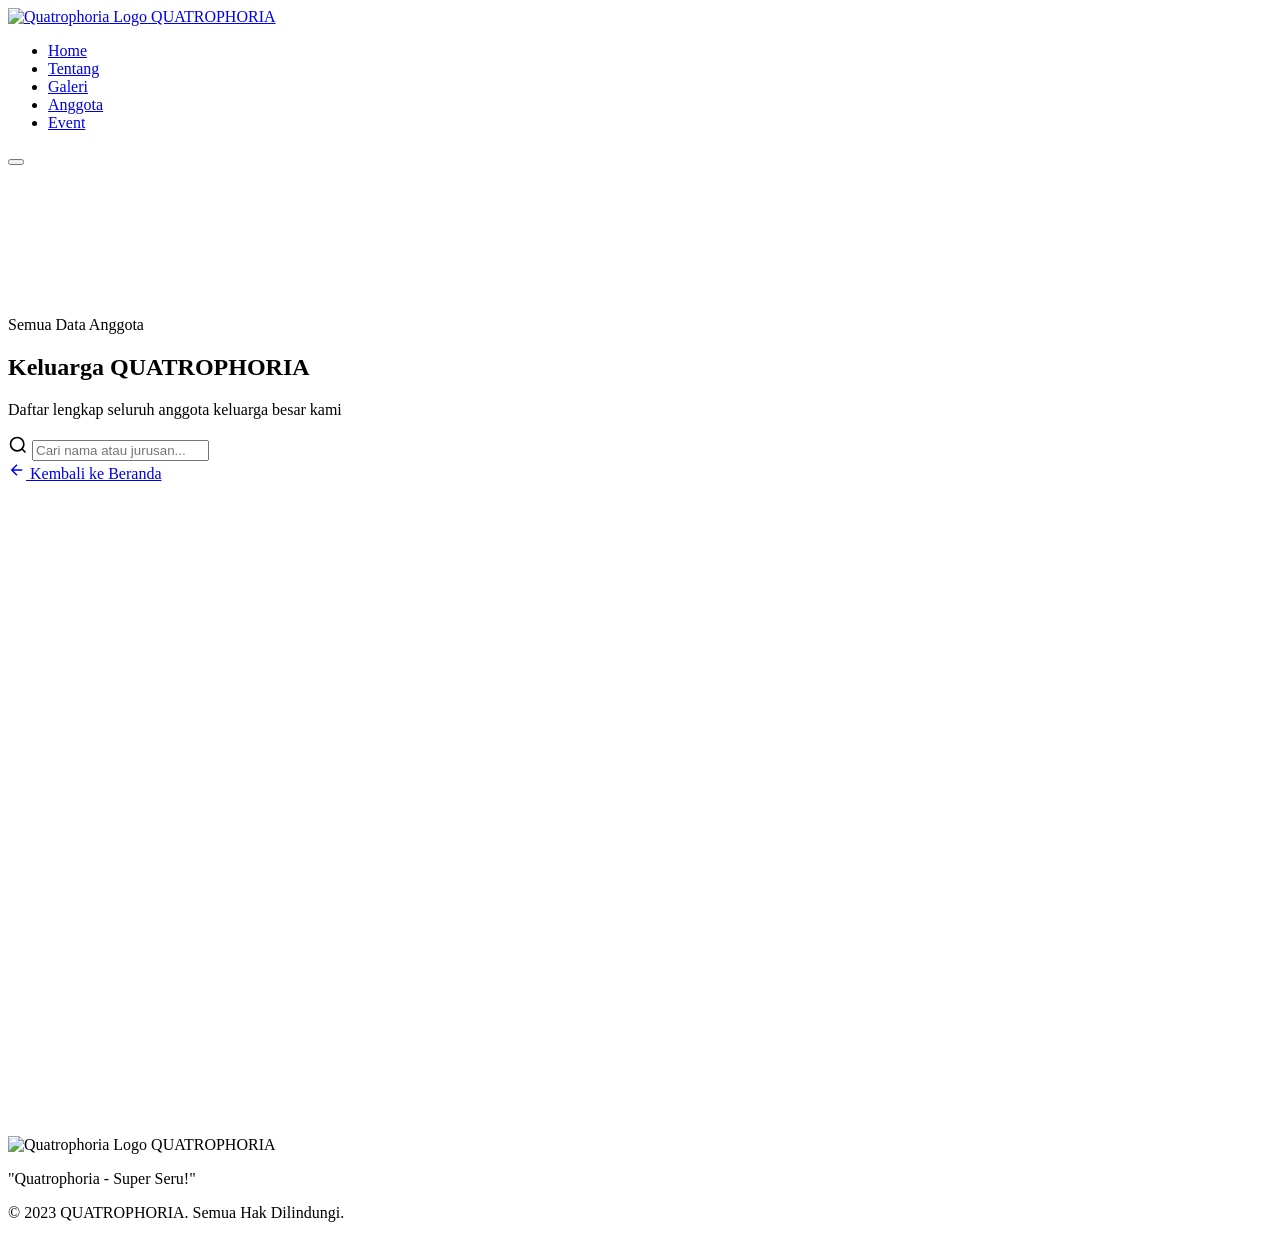
==== anggota.html @ bb6eb38e "Add files via upload" ====
<!DOCTYPE html>
<html lang="id">

<head>
    <meta charset="UTF-8">
    <meta name="viewport" content="width=device-width, initial-scale=1.0">
    <title>QUATROPHORIA — Angkatan 2023</title>
    <meta name="description" content="Website resmi Angkatan QUATROPHORIA 2023. Quatrophoria - Super Seru!">
    <link rel="preconnect" href="https://fonts.googleapis.com">
    <link rel="preconnect" href="https://fonts.gstatic.com" crossorigin>
    <link
        href="https://fonts.googleapis.com/css2?family=Poppins:wght@300;400;500;600;700;800;900&family=Playfair+Display:ital,wght@0,700;1,700&display=swap"
        rel="stylesheet">
    <link rel="stylesheet" href="./css/style.css?=v2">
</head>

<body>

    <!-- ===== NAVBAR ===== -->
    <nav class="navbar" id="navbar">
        <div class="nav-container">
            <a href="#home" class="nav-logo">
                <img src="https://drive.google.com/thumbnail?id=1sFWus6RyGcG6wTHuTiCwCtSND3wlVfTt&sz=w200"
                    alt="Quatrophoria Logo" class="logo-icon">
                <span class="logo-text">QUATROPHORIA</span>
            </a>
            <ul class="nav-menu" id="navMenu">
                <li><a href="#home" class="nav-link active">Home</a></li>
                <li><a href="#tentang" class="nav-link">Tentang</a></li>
                <li><a href="#galeri" class="nav-link">Galeri</a></li>
                <li><a href="#anggota" class="nav-link">Anggota</a></li>
                <li><a href="#event" class="nav-link">Event</a></li>
            </ul>
            <button class="nav-toggle" id="navToggle" aria-label="Toggle navigation">
                <span class="hamburger-line"></span>
                <span class="hamburger-line"></span>
                <span class="hamburger-line"></span>
            </button>
        </div>
    </nav>

    <!-- ===== DATA ANGGOTA ===== -->
    <section id="anggota" class="section anggota" style="padding-top: 150px; min-height: calc(100vh - 80px);">
        <div class="container">
            <div class="section-header animate-on-scroll">
                <span class="section-tag">Semua Data Anggota</span>
                <h2 class="section-title">Keluarga <span class="text-accent">QUATROPHORIA</span></h2>
                <p class="section-subtitle">Daftar lengkap seluruh anggota keluarga besar kami</p>
            </div>

            <div class="search-box animate-on-scroll">
                <svg width="20" height="20" viewBox="0 0 24 24" fill="none" stroke="currentColor" stroke-width="2">
                    <circle cx="11" cy="11" r="8" />
                    <path d="m21 21-4.3-4.3" />
                </svg>
                <input type="text" id="searchInput" placeholder="Cari nama atau jurusan..." autocomplete="off">
            </div>

            <div class="anggota-actions animate-on-scroll mb-show-all">
                <a href="index.html#anggota" class="btn btn-outline btn-sm">
                    <svg width="18" height="18" viewBox="0 0 24 24" fill="none" stroke="currentColor" stroke-width="2">
                        <path d="M19 12H5m7 7l-7-7 7-7" />
                    </svg>
                    <span>Kembali ke Beranda</span>
                </a>
            </div>

            <div class="anggota-grid all-members-grid" id="anggotaGrid">
                <!-- Cards will be generated by JavaScript -->
            </div>

            <p class="no-results" id="noResults" style="display:none;">Tidak ada anggota yang ditemukan.</p>
        </div>
    </section>

    <!-- ===== FOOTER ===== -->
    <footer class="footer">
        <div class="container">
            <div class="footer-content">
                <div class="footer-brand">
                    <img src="https://drive.google.com/thumbnail?id=1sFWus6RyGcG6wTHuTiCwCtSND3wlVfTt&sz=w200"
                        alt="Quatrophoria Logo" class="footer-logo">
                    <span class="footer-name">QUATROPHORIA</span>
                </div>
                <p class="footer-motto">"Quatrophoria - Super Seru!"</p>
                <div class="footer-divider"></div>
                <p class="footer-copy">&copy; 2023 QUATROPHORIA. Semua Hak Dilindungi.</p>
            </div>
        </div>
    </footer>

    <script src="./js/script.js?=v2"></script>
</body>

</html>
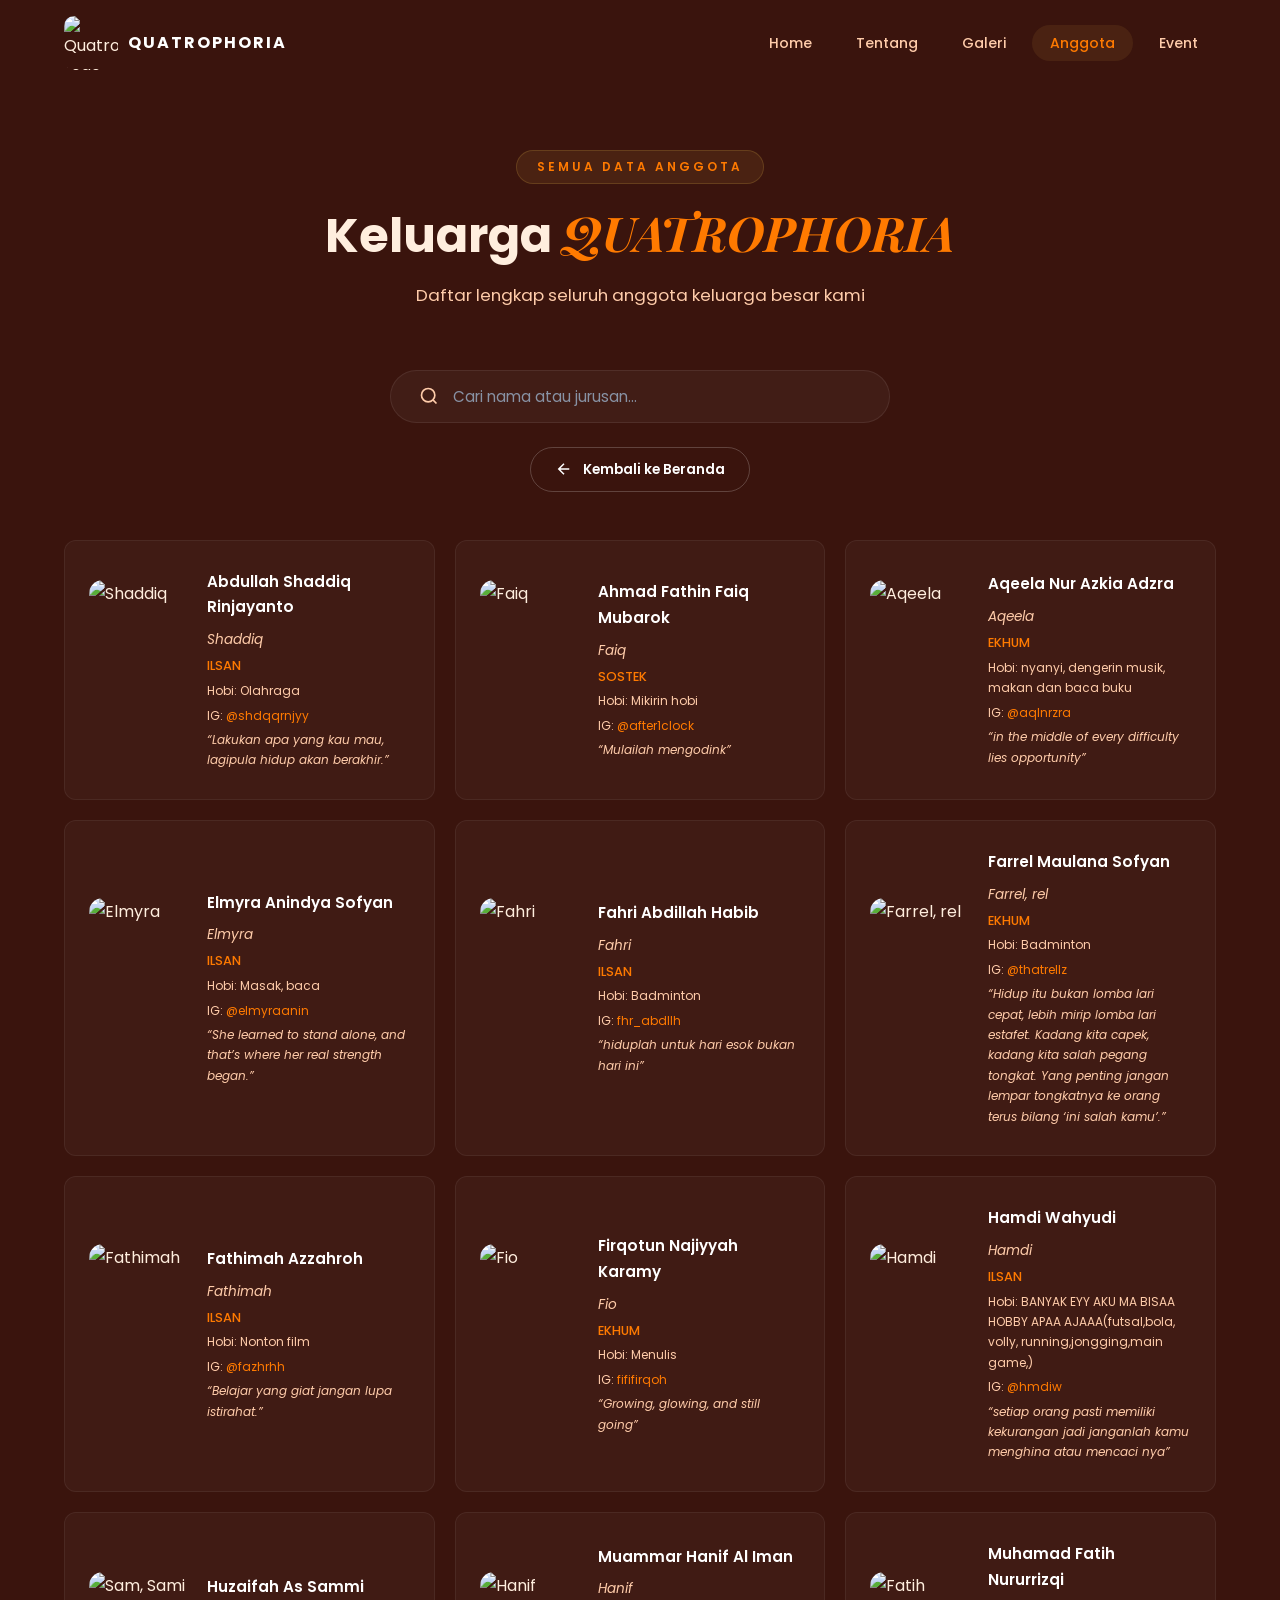
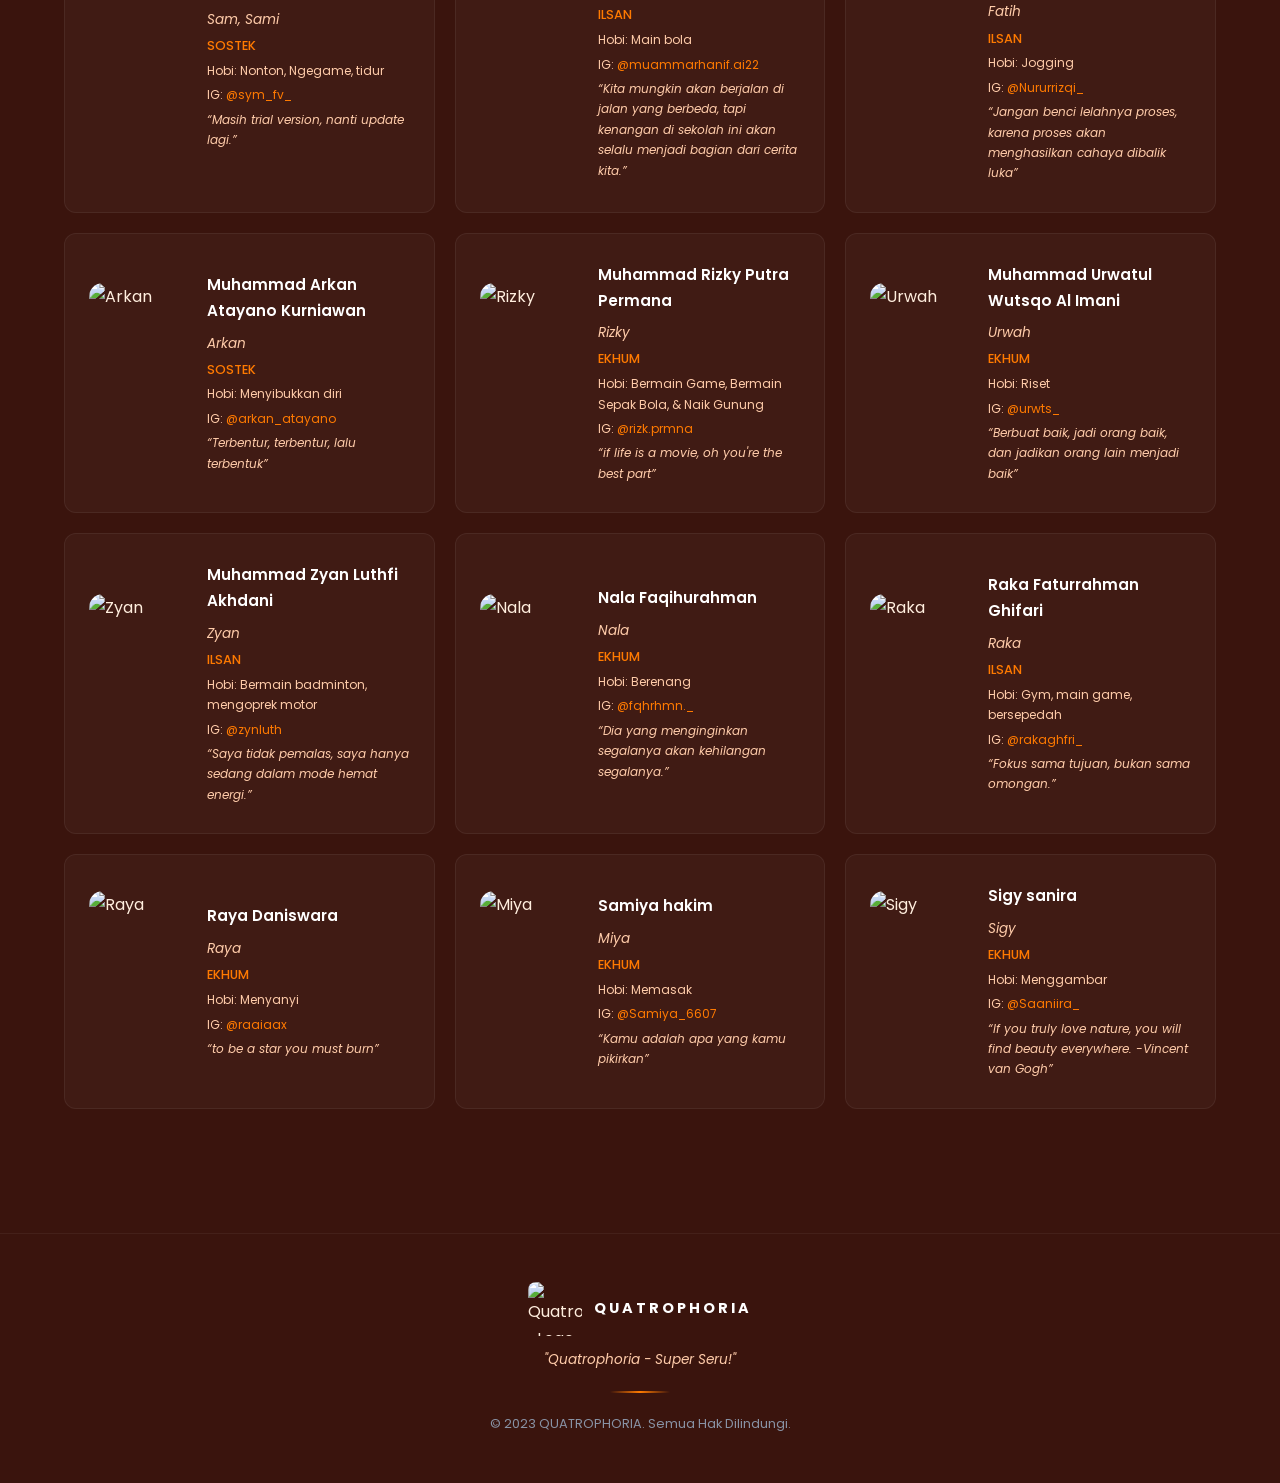
==== commit 2d2aa94c: "update" ====
--- a/anggota.html
+++ b/anggota.html
@@ -1,95 +1,97 @@
-<!DOCTYPE html>
-<html lang="id">
-
-<head>
-    <meta charset="UTF-8">
-    <meta name="viewport" content="width=device-width, initial-scale=1.0">
-    <title>QUATROPHORIA — Angkatan 2023</title>
-    <meta name="description" content="Website resmi Angkatan QUATROPHORIA 2023. Quatrophoria - Super Seru!">
-    <link rel="preconnect" href="https://fonts.googleapis.com">
-    <link rel="preconnect" href="https://fonts.gstatic.com" crossorigin>
-    <link
-        href="https://fonts.googleapis.com/css2?family=Poppins:wght@300;400;500;600;700;800;900&family=Playfair+Display:ital,wght@0,700;1,700&display=swap"
-        rel="stylesheet">
-    <link rel="stylesheet" href="./css/style.css?=v2">
-</head>
-
-<body>
-
-    <!-- ===== NAVBAR ===== -->
-    <nav class="navbar" id="navbar">
-        <div class="nav-container">
-            <a href="#home" class="nav-logo">
-                <img src="https://drive.google.com/thumbnail?id=1sFWus6RyGcG6wTHuTiCwCtSND3wlVfTt&sz=w200"
-                    alt="Quatrophoria Logo" class="logo-icon">
-                <span class="logo-text">QUATROPHORIA</span>
-            </a>
-            <ul class="nav-menu" id="navMenu">
-                <li><a href="#home" class="nav-link active">Home</a></li>
-                <li><a href="#tentang" class="nav-link">Tentang</a></li>
-                <li><a href="#galeri" class="nav-link">Galeri</a></li>
-                <li><a href="#anggota" class="nav-link">Anggota</a></li>
-                <li><a href="#event" class="nav-link">Event</a></li>
-            </ul>
-            <button class="nav-toggle" id="navToggle" aria-label="Toggle navigation">
-                <span class="hamburger-line"></span>
-                <span class="hamburger-line"></span>
-                <span class="hamburger-line"></span>
-            </button>
-        </div>
-    </nav>
-
-    <!-- ===== DATA ANGGOTA ===== -->
-    <section id="anggota" class="section anggota" style="padding-top: 150px; min-height: calc(100vh - 80px);">
-        <div class="container">
-            <div class="section-header animate-on-scroll">
-                <span class="section-tag">Semua Data Anggota</span>
-                <h2 class="section-title">Keluarga <span class="text-accent">QUATROPHORIA</span></h2>
-                <p class="section-subtitle">Daftar lengkap seluruh anggota keluarga besar kami</p>
-            </div>
-
-            <div class="search-box animate-on-scroll">
-                <svg width="20" height="20" viewBox="0 0 24 24" fill="none" stroke="currentColor" stroke-width="2">
-                    <circle cx="11" cy="11" r="8" />
-                    <path d="m21 21-4.3-4.3" />
-                </svg>
-                <input type="text" id="searchInput" placeholder="Cari nama atau jurusan..." autocomplete="off">
-            </div>
-
-            <div class="anggota-actions animate-on-scroll mb-show-all">
-                <a href="index.html#anggota" class="btn btn-outline btn-sm">
-                    <svg width="18" height="18" viewBox="0 0 24 24" fill="none" stroke="currentColor" stroke-width="2">
-                        <path d="M19 12H5m7 7l-7-7 7-7" />
-                    </svg>
-                    <span>Kembali ke Beranda</span>
-                </a>
-            </div>
-
-            <div class="anggota-grid all-members-grid" id="anggotaGrid">
-                <!-- Cards will be generated by JavaScript -->
-            </div>
-
-            <p class="no-results" id="noResults" style="display:none;">Tidak ada anggota yang ditemukan.</p>
-        </div>
-    </section>
-
-    <!-- ===== FOOTER ===== -->
-    <footer class="footer">
-        <div class="container">
-            <div class="footer-content">
-                <div class="footer-brand">
-                    <img src="https://drive.google.com/thumbnail?id=1sFWus6RyGcG6wTHuTiCwCtSND3wlVfTt&sz=w200"
-                        alt="Quatrophoria Logo" class="footer-logo">
-                    <span class="footer-name">QUATROPHORIA</span>
-                </div>
-                <p class="footer-motto">"Quatrophoria - Super Seru!"</p>
-                <div class="footer-divider"></div>
-                <p class="footer-copy">&copy; 2023 QUATROPHORIA. Semua Hak Dilindungi.</p>
-            </div>
-        </div>
-    </footer>
-
-    <script src="./js/script.js?=v2"></script>
-</body>
-
+<!DOCTYPE html>
+<html lang="id">
+
+<head>
+    <meta charset="UTF-8">
+    <meta name="viewport" content="width=device-width, initial-scale=1.0">
+    <title>QUATROPHORIA — Angkatan 2023</title>
+    <meta name="description" content="Website resmi Angkatan QUATROPHORIA 2023. Quatrophoria - Super Seru!">
+    <link rel="preconnect" href="https://fonts.googleapis.com">
+    <link rel="preconnect" href="https://fonts.gstatic.com" crossorigin>
+    <link
+        href="https://fonts.googleapis.com/css2?family=Poppins:wght@300;400;500;600;700;800;900&family=Playfair+Display:ital,wght@0,700;1,700&display=swap"
+        rel="stylesheet">
+    <link rel="stylesheet" href="./css/style.css?=v2">
+</head>
+
+<body>
+
+    <!-- ===== NAVBAR ===== -->
+    <nav class="navbar" id="navbar">
+        <div class="nav-container">
+            <a href="#home" class="nav-logo">
+                <img src="https://drive.google.com/thumbnail?id=1sFWus6RyGcG6wTHuTiCwCtSND3wlVfTt&sz=w200"
+                    alt="Quatrophoria Logo" class="logo-icon">
+                <span class="logo-text">QUATROPHORIA</span>
+            </a>
+            <ul class="nav-menu" id="navMenu">
+                <li><a href="#home" class="nav-link active">Home</a></li>
+                <li><a href="#tentang" class="nav-link">Tentang</a></li>
+                <li><a href="#galeri" class="nav-link">Galeri</a></li>
+                <li><a href="#anggota" class="nav-link">Anggota</a></li>
+                <li><a href="#event" class="nav-link">Event</a></li>
+            </ul>
+            <button class="nav-toggle" id="navToggle" aria-label="Toggle navigation">
+                <span class="hamburger-line"></span>
+                <span class="hamburger-line"></span>
+                <span class="hamburger-line"></span>
+            </button>
+        </div>
+    </nav>
+
+    <!-- ===== DATA ANGGOTA ===== -->
+    <section id="anggota" class="section anggota" style="padding-top: 150px; min-height: calc(100vh - 80px);">
+        <div class="container">
+            <div class="section-header animate-on-scroll">
+                <span class="section-tag">Semua Data Anggota</span>
+                <h2 class="section-title">Keluarga <span class="text-accent">QUATROPHORIA</span></h2>
+                <p class="section-subtitle">Daftar lengkap seluruh anggota keluarga besar kami</p>
+            </div>
+
+            <div class="search-box animate-on-scroll">
+                <svg width="20" height="20" viewBox="0 0 24 24" fill="none" stroke="currentColor" stroke-width="2">
+                    <circle cx="11" cy="11" r="8" />
+                    <path d="m21 21-4.3-4.3" />
+                </svg>
+                <input type="text" id="searchInput" placeholder="Cari nama atau jurusan..." autocomplete="off">
+            </div>
+
+            <div class="anggota-actions animate-on-scroll mb-show-all">
+                <a href="index.html#anggota" class="btn btn-outline btn-sm">
+                    <svg width="18" height="18" viewBox="0 0 24 24" fill="none" stroke="currentColor" stroke-width="2">
+                        <path d="M19 12H5m7 7l-7-7 7-7" />
+                    </svg>
+                    <span>Kembali ke Beranda</span>
+                </a>
+            </div>
+
+            <div class="anggota-grid all-members-grid" id="anggotaGrid">
+                <!-- Cards will be generated by JavaScript -->
+            </div>
+
+            <p class="no-results" id="noResults" style="display:none;">Tidak ada anggota yang ditemukan.</p>
+        </div>
+    </section>
+
+    <!-- ===== FOOTER ===== -->
+    <footer class="footer">
+        <div class="container">
+            <div class="footer-content">
+                <div class="footer-brand">
+                    <img src="https://drive.google.com/thumbnail?id=1sFWus6RyGcG6wTHuTiCwCtSND3wlVfTt&sz=w200"
+                        alt="Quatrophoria Logo" class="footer-logo">
+                    <span class="footer-name">QUATROPHORIA</span>
+                </div>
+                <p class="footer-motto">"Quatrophoria - Super Seru!"</p>
+                <div class="footer-divider"></div>
+                <p class="footer-copy">&copy; 2023 QUATROPHORIA. Semua Hak Dilindungi.</p>
+            </div>
+        </div>
+    </footer>
+
+    <!-- PapaParse untuk membaca CSV dari Google Sheets -->
+    <script src="https://cdnjs.cloudflare.com/ajax/libs/PapaParse/5.4.1/papaparse.min.js"></script>
+    <script src="./js/script.js?=v2"></script>
+</body>
+
 </html>
--- a/css/style.css
+++ b/css/style.css
@@ -0,0 +1,1267 @@
+/* =============================================
+   QUATROPHORIA — Angkatan 2024
+   Modern School Batch Website Stylesheet
+   Theme: Navy Blue & Gold
+   ============================================= */
+
+/* ===== CSS VARIABLES ===== */
+:root {
+    /* Primary Colors - Q4 Explosion Theme */
+    --navy: #2b0f0a;           /* Dark burnt red background */
+    --navy-light: #3a140d;
+    --navy-mid: #4a1b12;
+    --gold: #ff7a00;           /* Main orange */
+    --gold-light: #ffb347;     /* Light orange/yellow */
+    --gold-glow: rgba(255, 122, 0, 0.35);
+
+    /* Neutral */
+    --white: #ffffff;
+    --gray-50: #f8f9fc;
+    --gray-100: #eef1f6;
+    --gray-200: #d8dde8;
+    --gray-300: #b0b8c9;
+    --gray-400: #8892a4;
+    --gray-500: #64707f;
+    --gray-600: #4a5568;
+    --text-primary: #ffeede;   /* Warm light text */
+    --text-secondary: #ffccaa;
+    --text-dark: #1a202c;
+    --text-dark-secondary: #4a5568;
+
+    /* Spacing */
+    --section-padding: 100px 0;
+    --container-width: 1200px;
+
+    /* Typography */
+    --font-primary: 'Poppins', sans-serif;
+    --font-accent: 'Playfair Display', serif;
+
+    /* Transitions */
+    --transition-fast: 0.2s ease;
+    --transition-normal: 0.3s ease;
+    --transition-smooth: 0.5s cubic-bezier(0.4, 0, 0.2, 1);
+
+    /* Borders */
+    --radius-sm: 8px;
+    --radius-md: 12px;
+    --radius-lg: 20px;
+    --radius-xl: 28px;
+}
+
+/* ===== RESET & BASE ===== */
+*,
+*::before,
+*::after {
+    margin: 0;
+    padding: 0;
+    box-sizing: border-box;
+}
+
+html {
+    scroll-behavior: smooth;
+    scroll-padding-top: 80px;
+}
+
+body {
+    font-family: var(--font-primary);
+    background-color: var(--navy);
+    color: var(--text-primary);
+    line-height: 1.7;
+    overflow-x: hidden;
+    -webkit-font-smoothing: antialiased;
+    -moz-osx-font-smoothing: grayscale;
+}
+
+::selection {
+    background: var(--gold);
+    color: var(--navy);
+}
+
+::-webkit-scrollbar {
+    width: 8px;
+}
+
+::-webkit-scrollbar-track {
+    background: var(--navy);
+}
+
+::-webkit-scrollbar-thumb {
+    background: var(--navy-mid);
+    border-radius: 4px;
+}
+
+::-webkit-scrollbar-thumb:hover {
+    background: var(--gold);
+}
+
+img {
+    max-width: 100%;
+    height: auto;
+}
+
+a {
+    text-decoration: none;
+    color: inherit;
+}
+
+.container {
+    max-width: var(--container-width);
+    margin: 0 auto;
+    padding: 0 24px;
+}
+
+/* ===== SECTION COMMON ===== */
+.section {
+    padding: var(--section-padding);
+    position: relative;
+}
+
+.section-header {
+    text-align: center;
+    margin-bottom: 60px;
+}
+
+.section-tag {
+    display: inline-block;
+    font-size: 0.75rem;
+    font-weight: 600;
+    letter-spacing: 3px;
+    text-transform: uppercase;
+    color: var(--gold);
+    background: rgba(212, 168, 67, 0.1);
+    border: 1px solid rgba(212, 168, 67, 0.2);
+    padding: 6px 20px;
+    border-radius: 100px;
+    margin-bottom: 20px;
+}
+
+.section-title {
+    font-size: clamp(2rem, 4vw, 3rem);
+    font-weight: 700;
+    line-height: 1.2;
+    margin-bottom: 16px;
+}
+
+.text-accent {
+    color: var(--gold);
+    font-family: var(--font-accent);
+    font-style: italic;
+}
+
+.section-subtitle {
+    font-size: 1.05rem;
+    color: var(--text-secondary);
+    max-width: 560px;
+    margin: 0 auto;
+}
+
+/* ===== NAVBAR ===== */
+.navbar {
+    position: fixed;
+    top: 0;
+    left: 0;
+    width: 100%;
+    z-index: 1000;
+    padding: 16px 0;
+    transition: all var(--transition-normal);
+}
+
+.navbar.scrolled {
+    background: rgba(238, 115, 67, 0.1);
+    backdrop-filter: blur(20px);
+    -webkit-backdrop-filter: blur(20px);
+    border-bottom: 1px solid rgba(212, 168, 67, 0.1);
+    padding: 10px 0;
+}
+
+.nav-container {
+    max-width: var(--container-width);
+    margin: 0 auto;
+    padding: 0 24px;
+    display: flex;
+    align-items: center;
+    justify-content: space-between;
+}
+
+.nav-logo {
+    display: flex;
+    align-items: center;
+    gap: 10px;
+    z-index: 1001;
+}
+
+.logo-icon {
+    width: 54px;
+    height: 54px;
+    border-radius: 10px;
+    object-fit: contain;
+    transition: transform var(--transition-normal);
+}
+
+.nav-logo:hover .logo-icon {
+    transform: rotate(-10deg) scale(1.05);
+}
+
+.logo-text {
+    font-weight: 700;
+    font-size: 1rem;
+    letter-spacing: 2px;
+    color: var(--white);
+}
+
+.nav-menu {
+    display: flex;
+    list-style: none;
+    gap: 8px;
+}
+
+.nav-link {
+    font-size: 0.875rem;
+    font-weight: 500;
+    padding: 8px 18px;
+    border-radius: 100px;
+    transition: all var(--transition-normal);
+    color: var(--text-secondary);
+    position: relative;
+}
+
+.nav-link:hover,
+.nav-link.active {
+    color: var(--gold);
+    background: rgba(212, 168, 67, 0.1);
+}
+
+.nav-toggle {
+    display: none;
+    flex-direction: column;
+    gap: 5px;
+    background: none;
+    border: none;
+    cursor: pointer;
+    padding: 8px;
+    z-index: 1001;
+}
+
+.hamburger-line {
+    width: 24px;
+    height: 2px;
+    background: var(--white);
+    border-radius: 2px;
+    transition: all var(--transition-normal);
+}
+
+.nav-toggle.active .hamburger-line:nth-child(1) {
+    transform: rotate(45deg) translate(5px, 5px);
+}
+
+.nav-toggle.active .hamburger-line:nth-child(2) {
+    opacity: 0;
+}
+
+.nav-toggle.active .hamburger-line:nth-child(3) {
+    transform: rotate(-45deg) translate(5px, -5px);
+}
+
+/* ===== HERO ===== */
+.hero {
+    min-height: 100vh;
+    display: flex;
+    align-items: center;
+    justify-content: center;
+    position: relative;
+    overflow: hidden;
+}
+
+.hero-bg {
+    position: absolute;
+    inset: 0;
+    z-index: 0;
+}
+
+.hero-particles {
+    position: absolute;
+    inset: 0;
+}
+
+.hero-overlay {
+    position: absolute;
+    inset: 0;
+    background: radial-gradient(ellipse at center, rgba(10, 22, 40, 0.4) 0%, var(--navy) 70%);
+}
+
+.hero-content {
+    position: relative;
+    z-index: 1;
+    text-align: center;
+    padding: 0 24px;
+}
+
+.hero-badge {
+    display: inline-block;
+    font-size: 0.8rem;
+    font-weight: 600;
+    letter-spacing: 4px;
+    color: var(--gold);
+    border: 1px solid rgba(212, 168, 67, 0.3);
+    padding: 8px 28px;
+    border-radius: 100px;
+    margin-bottom: 30px;
+    background: rgba(212, 168, 67, 0.06);
+}
+
+.hero-title {
+    margin-bottom: 24px;
+}
+
+.title-line {
+    display: block;
+    font-size: clamp(3.5rem, 10vw, 8rem);
+    font-weight: 900;
+    line-height: 0.95;
+    letter-spacing: -2px;
+    color: var(--white);
+}
+
+.title-line.accent {
+    color: var(--gold);
+    font-family: var(--font-accent);
+    font-style: italic;
+    font-weight: 700;
+    font-size: clamp(3rem, 9vw, 7rem);
+    letter-spacing: 2px;
+}
+
+.hero-motto {
+    font-size: clamp(1rem, 2vw, 1.25rem);
+    color: var(--text-secondary);
+    font-weight: 300;
+    margin-bottom: 48px;
+    letter-spacing: 1px;
+}
+
+.hero-buttons {
+    display: flex;
+    gap: 16px;
+    justify-content: center;
+    flex-wrap: wrap;
+    margin-bottom: 80px;
+}
+
+/* Buttons */
+.btn {
+    display: inline-flex;
+    align-items: center;
+    gap: 10px;
+    padding: 14px 32px;
+    border-radius: 100px;
+    font-family: var(--font-primary);
+    font-size: 0.9rem;
+    font-weight: 600;
+    cursor: pointer;
+    transition: all var(--transition-normal);
+    border: none;
+}
+
+.btn-primary {
+    background: linear-gradient(135deg, var(--gold), var(--gold-light));
+    color: var(--navy);
+    box-shadow: 0 4px 20px var(--gold-glow);
+}
+
+.btn-primary:hover {
+    transform: translateY(-2px);
+    box-shadow: 0 8px 30px rgba(212, 168, 67, 0.5);
+}
+
+.btn-outline {
+    background: transparent;
+    color: var(--white);
+    border: 1px solid rgba(255, 255, 255, 0.2);
+}
+
+.btn-outline:hover {
+    border-color: var(--gold);
+    color: var(--gold);
+    background: rgba(212, 168, 67, 0.05);
+    transform: translateY(-2px);
+}
+
+/* Scroll Indicator */
+.hero-scroll-indicator {
+    display: flex;
+    flex-direction: column;
+    align-items: center;
+    gap: 10px;
+    animation: float 3s ease-in-out infinite;
+}
+
+.hero-scroll-indicator span {
+    font-size: 0.75rem;
+    color: var(--text-secondary);
+    letter-spacing: 2px;
+    text-transform: uppercase;
+}
+
+.scroll-mouse {
+    width: 24px;
+    height: 38px;
+    border: 2px solid rgba(255, 255, 255, 0.2);
+    border-radius: 12px;
+    display: flex;
+    justify-content: center;
+    padding-top: 8px;
+}
+
+.scroll-wheel {
+    width: 3px;
+    height: 8px;
+    background: var(--gold);
+    border-radius: 2px;
+    animation: scrollDown 2s ease-in-out infinite;
+}
+
+@keyframes scrollDown {
+    0% { opacity: 1; transform: translateY(0); }
+    100% { opacity: 0; transform: translateY(10px); }
+}
+
+@keyframes float {
+    0%, 100% { transform: translateY(0); }
+    50% { transform: translateY(-10px); }
+}
+
+/* ===== TENTANG KAMI ===== */
+.tentang {
+    background: var(--navy-light);
+}
+
+.tentang-grid {
+    display: grid;
+    grid-template-columns: repeat(auto-fit, minmax(320px, 1fr));
+    gap: 24px;
+    margin-bottom: 60px;
+}
+
+.tentang-card {
+    background: rgba(255, 255, 255, 0.03);
+    border: 1px solid rgba(255, 255, 255, 0.06);
+    border-radius: var(--radius-lg);
+    padding: 40px 32px;
+    transition: all var(--transition-smooth);
+    position: relative;
+    overflow: hidden;
+}
+
+.tentang-card::before {
+    content: '';
+    position: absolute;
+    top: 0;
+    left: 0;
+    right: 0;
+    height: 3px;
+    background: linear-gradient(90deg, var(--gold), var(--gold-light));
+    opacity: 0;
+    transition: opacity var(--transition-normal);
+}
+
+.tentang-card:hover {
+    transform: translateY(-4px);
+    border-color: rgba(212, 168, 67, 0.15);
+    background: rgba(255, 255, 255, 0.05);
+    box-shadow: 0 20px 60px rgba(0, 0, 0, 0.3);
+}
+
+.tentang-card:hover::before {
+    opacity: 1;
+}
+
+.card-icon {
+    width: 56px;
+    height: 56px;
+    background: rgba(212, 168, 67, 0.1);
+    border-radius: var(--radius-md);
+    display: flex;
+    align-items: center;
+    justify-content: center;
+    margin-bottom: 24px;
+    color: var(--gold);
+}
+
+.tentang-card h3 {
+    font-size: 1.3rem;
+    font-weight: 600;
+    margin-bottom: 14px;
+    color: var(--white);
+}
+
+.tentang-card p {
+    color: var(--text-secondary);
+    font-size: 0.95rem;
+    line-height: 1.8;
+}
+
+/* Stats */
+.tentang-stats {
+    display: grid;
+    grid-template-columns: repeat(4, 1fr);
+    gap: 24px;
+    background: rgba(212, 168, 67, 0.04);
+    border: 1px solid rgba(212, 168, 67, 0.1);
+    border-radius: var(--radius-lg);
+    padding: 40px;
+}
+
+.stat-item {
+    text-align: center;
+}
+
+.stat-number {
+    display: block;
+    font-size: clamp(2rem, 4vw, 3rem);
+    font-weight: 800;
+    color: var(--gold);
+    line-height: 1.2;
+    margin-bottom: 6px;
+}
+
+.stat-label {
+    font-size: 0.85rem;
+    color: var(--text-secondary);
+    font-weight: 500;
+    text-transform: uppercase;
+    letter-spacing: 2px;
+}
+
+/* ===== GALERI ===== */
+.galeri {
+    background: var(--navy);
+}
+
+.galeri-filter {
+    display: flex;
+    justify-content: center;
+    flex-wrap: wrap;
+    gap: 10px;
+    margin-bottom: 40px;
+}
+
+.filter-btn {
+    padding: 10px 24px;
+    border-radius: 100px;
+    font-family: var(--font-primary);
+    font-size: 0.85rem;
+    font-weight: 500;
+    cursor: pointer;
+    border: 1px solid rgba(255, 255, 255, 0.1);
+    background: transparent;
+    color: var(--text-secondary);
+    transition: all var(--transition-normal);
+}
+
+.filter-btn:hover {
+    border-color: rgba(212, 168, 67, 0.3);
+    color: var(--gold);
+}
+
+.filter-btn.active {
+    background: linear-gradient(135deg, var(--gold), var(--gold-light));
+    color: var(--navy);
+    border-color: transparent;
+    font-weight: 600;
+}
+
+/* Grid used on the specific Anggota page - 3 profiles per row */
+.all-members-grid {
+    display: grid !important;
+    grid-template-columns: repeat(3, 1fr) !important;
+    gap: 20px !important;
+    width: 100% !important;
+    max-width: var(--container-width) !important;
+    margin: 0 auto !important;
+    animation: none !important;
+    transform: none !important;
+}
+
+.all-members-grid .anggota-card {
+    width: 100% !important;
+    flex-shrink: 0 !important;
+}
+
+/* Responsivitas untuk grid anggota */
+@media (max-width: 992px) {
+    .all-members-grid {
+        grid-template-columns: repeat(2, 1fr) !important;
+    }
+}
+
+@media (max-width: 600px) {
+    .all-members-grid {
+        grid-template-columns: 1fr !important;
+    }
+}
+
+.galeri-grid {
+    display: grid;
+    grid-template-columns: repeat(auto-fill, minmax(280px, 1fr));
+    gap: 20px;
+}
+
+.galeri-item {
+    border-radius: var(--radius-md);
+    overflow: hidden;
+    cursor: pointer;
+    transition: all var(--transition-smooth);
+    position: relative;
+}
+
+.galeri-item:hover {
+    transform: translateY(-6px) scale(1.02);
+    box-shadow: 0 20px 60px rgba(0, 0, 0, 0.4);
+}
+
+.galeri-item.hidden {
+    display: none;
+}
+
+.galeri-img {
+    width: 100%;
+    aspect-ratio: 4/3;
+    display: flex;
+    align-items: center;
+    justify-content: center;
+    position: relative;
+    overflow: hidden;
+}
+
+.galeri-img img {
+    width: 100%;
+    height: 100%;
+    object-fit: cover;
+    transition: transform var(--transition-smooth);
+}
+
+.galeri-item:hover .galeri-img img {
+    transform: scale(1.1);
+}
+
+.galeri-img::after {
+    content: '';
+    position: absolute;
+    inset: 0;
+    background: linear-gradient(to top, rgba(10, 22, 40, 0.8) 0%, transparent 60%);
+}
+
+.galeri-placeholder {
+    color: rgba(255, 255, 255, 0.5);
+    z-index: 1;
+    transition: transform var(--transition-smooth);
+}
+
+.galeri-item:hover .galeri-placeholder {
+    transform: scale(1.15);
+}
+
+.galeri-info {
+    position: absolute;
+    bottom: 0;
+    left: 0;
+    right: 0;
+    padding: 20px;
+    z-index: 2;
+    transform: translateY(8px);
+    opacity: 0;
+    transition: all var(--transition-smooth);
+}
+
+.galeri-item:hover .galeri-info {
+    transform: translateY(0);
+    opacity: 1;
+}
+
+.galeri-tag {
+    display: inline-block;
+    font-size: 0.7rem;
+    font-weight: 600;
+    letter-spacing: 2px;
+    text-transform: uppercase;
+    color: var(--gold);
+    margin-bottom: 6px;
+}
+
+.galeri-info h4 {
+    font-size: 1rem;
+    font-weight: 600;
+    color: var(--white);
+}
+
+/* ===== DATA ANGGOTA ===== */
+.anggota {
+    background: var(--navy-light);
+}
+
+.search-box {
+    display: flex;
+    align-items: center;
+    gap: 14px;
+    background: rgba(255, 255, 255, 0.04);
+    border: 1px solid rgba(255, 255, 255, 0.08);
+    border-radius: 100px;
+    padding: 14px 28px;
+    max-width: 500px;
+    margin: 0 auto 24px;
+    transition: all var(--transition-normal);
+    color: var(--text-secondary);
+}
+
+.anggota-actions {
+    display: flex;
+    justify-content: center;
+    margin-bottom: 48px;
+}
+
+.btn-sm {
+    padding: 10px 24px;
+    font-size: 0.85rem;
+}
+
+.search-box:focus-within {
+    border-color: var(--gold);
+    background: rgba(212, 168, 67, 0.04);
+    box-shadow: 0 0 30px var(--gold-glow);
+}
+
+.search-box input {
+    flex: 1;
+    border: none;
+    background: none;
+    outline: none;
+    font-family: var(--font-primary);
+    font-size: 0.95rem;
+    color: var(--text-primary);
+}
+
+.search-box input::placeholder {
+    color: var(--gray-400);
+}
+
+.anggota-wrapper {
+    overflow-x: auto;
+    overflow-y: hidden;
+    position: relative;
+    width: 100%;
+    padding-bottom: 20px;
+    scrollbar-width: none; /* Firefox */
+    -ms-overflow-style: none; /* IE and Edge */
+}
+
+/* Custom Webkit Scrollbar for wrapper - Hidden */
+.anggota-wrapper::-webkit-scrollbar {
+    display: none;
+}
+
+/* Base grid used on home page (Carousel) */
+.anggota-grid {
+    display: flex;
+    gap: 20px;
+    padding-bottom: 4px;
+    width: max-content;
+}
+
+.anggota-card {
+    background: rgba(255, 255, 255, 0.03);
+    border: 1px solid rgba(255, 255, 255, 0.06);
+    border-radius: var(--radius-md);
+    padding: 28px 24px;
+    transition: all var(--transition-smooth);
+    display: flex;
+    align-items: center;
+    gap: 18px;
+    width: 380px;
+    flex-shrink: 0;
+}
+
+.anggota-card:hover {
+    transform: translateY(-3px);
+    border-color: rgba(212, 168, 67, 0.15);
+    background: rgba(255, 255, 255, 0.06);
+    box-shadow: 0 12px 40px rgba(0, 0, 0, 0.3);
+}
+
+.anggota-avatar {
+    width: 360px;
+    height: 360px;
+    border-radius: 14px;
+    display: flex;
+    align-items: center;
+    justify-content: center;
+    font-weight: 700;
+    font-size: 1.1rem;
+    color: var(--navy);
+    flex-shrink: 0;
+    background: linear-gradient(135deg, var(--gold), var(--gold-light));
+}
+
+.anggota-info h4 {
+    font-size: 0.95rem;
+    font-weight: 600;
+    color: var(--white);
+    margin-bottom: 4px;
+}
+
+.anggota-jurusan {
+    font-size: 0.8rem;
+    color: var(--gold);
+    font-weight: 500;
+}
+
+.anggota-kontak {
+    font-size: 0.78rem;
+    color: var(--text-secondary);
+    margin-top: 2px;
+}
+
+/* additional member card styles */
+.anggota-photo {
+    width: 100px;
+    height: 180px;
+    border-radius: 14px;
+    object-fit: cover;
+    flex-shrink: 0;
+}
+
+.anggota-info {
+    display: flex;
+    flex-direction: column;
+    gap: 4px;
+}
+
+.anggota-fullname {
+    font-size: 1rem;
+    font-weight: 700;
+    color: var(--white);
+    margin-bottom: 2px;
+}
+
+.anggota-nickname {
+    font-size: 0.85rem;
+    font-style: italic;
+    color: var(--text-secondary);
+}
+
+.anggota-hobi,
+.anggota-quote,
+.anggota-instagram {
+    font-size: 0.75rem;
+    color: var(--text-secondary);
+}
+
+.anggota-quote {
+    font-style: italic;
+}
+
+.anggota-instagram a {
+    color: var(--gold);
+    text-decoration: none;
+}
+
+.anggota-instagram a:hover {
+    text-decoration: underline;
+}
+
+.no-results {
+    text-align: center;
+    color: var(--text-secondary);
+    font-size: 1rem;
+    padding: 40px 0;
+}
+
+/* ===== EVENT & REUNI ===== */
+.event {
+    background: var(--navy);
+}
+
+/* Countdown */
+.countdown-wrapper {
+    text-align: center;
+    background: linear-gradient(135deg, rgba(212, 168, 67, 0.08), rgba(212, 168, 67, 0.02));
+    border: 1px solid rgba(212, 168, 67, 0.12);
+    border-radius: var(--radius-xl);
+    padding: 48px 40px;
+    margin-bottom: 80px;
+    position: relative;
+    overflow: hidden;
+}
+
+.countdown-wrapper::before {
+    content: '';
+    position: absolute;
+    top: -50%;
+    left: -50%;
+    width: 200%;
+    height: 200%;
+    background: radial-gradient(circle, rgba(212, 168, 67, 0.05) 0%, transparent 60%);
+    animation: pulse-glow 4s ease-in-out infinite;
+}
+
+@keyframes pulse-glow {
+    0%, 100% { opacity: 0.5; transform: scale(0.8); }
+    50% { opacity: 1; transform: scale(1); }
+}
+
+.countdown-title {
+    font-size: 1.6rem;
+    font-weight: 700;
+    color: var(--white);
+    margin-bottom: 8px;
+    position: relative;
+}
+
+.countdown-date {
+    font-size: 0.95rem;
+    color: var(--gold);
+    font-weight: 500;
+    margin-bottom: 32px;
+    position: relative;
+}
+
+.countdown {
+    display: flex;
+    justify-content: center;
+    align-items: center;
+    gap: 12px;
+    flex-wrap: wrap;
+    position: relative;
+}
+
+.countdown-item {
+    display: flex;
+    flex-direction: column;
+    align-items: center;
+    min-width: 90px;
+}
+
+.countdown-number {
+    font-size: clamp(2rem, 5vw, 3.5rem);
+    font-weight: 800;
+    color: var(--white);
+    line-height: 1;
+    font-variant-numeric: tabular-nums;
+}
+
+.countdown-label {
+    font-size: 0.75rem;
+    font-weight: 500;
+    text-transform: uppercase;
+    letter-spacing: 3px;
+    color: var(--text-secondary);
+    margin-top: 8px;
+}
+
+.countdown-separator {
+    font-size: 2.5rem;
+    font-weight: 300;
+    color: var(--gold);
+    line-height: 1;
+    margin-bottom: 28px;
+}
+
+/* Timeline */
+.timeline {
+    position: relative;
+    max-width: 700px;
+    margin: 0 auto;
+    padding-left: 40px;
+}
+
+.timeline::before {
+    content: '';
+    position: absolute;
+    left: 12px;
+    top: 0;
+    bottom: 0;
+    width: 2px;
+    background: linear-gradient(to bottom, var(--gold), rgba(212, 168, 67, 0.1));
+}
+
+.timeline-item {
+    position: relative;
+    margin-bottom: 40px;
+}
+
+.timeline-item:last-child {
+    margin-bottom: 0;
+}
+
+.timeline-dot {
+    position: absolute;
+    left: -34px;
+    top: 6px;
+    width: 14px;
+    height: 14px;
+    background: var(--navy);
+    border: 3px solid var(--gold);
+    border-radius: 50%;
+    z-index: 1;
+}
+
+.timeline-dot.active {
+    background: var(--gold);
+    box-shadow: 0 0 20px var(--gold-glow);
+    animation: pulse 2s infinite;
+}
+
+@keyframes pulse {
+    0%, 100% { box-shadow: 0 0 0 0 rgba(212, 168, 67, 0.4); }
+    50% { box-shadow: 0 0 0 10px rgba(212, 168, 67, 0); }
+}
+
+.timeline-content {
+    background: rgba(255, 255, 255, 0.03);
+    border: 1px solid rgba(255, 255, 255, 0.06);
+    border-radius: var(--radius-md);
+    padding: 24px 28px;
+    transition: all var(--transition-smooth);
+}
+
+.timeline-content:hover {
+    border-color: rgba(212, 168, 67, 0.15);
+    background: rgba(255, 255, 255, 0.05);
+    transform: translateX(4px);
+}
+
+.timeline-content.upcoming {
+    border-color: rgba(212, 168, 67, 0.2);
+    background: rgba(212, 168, 67, 0.05);
+}
+
+.timeline-date {
+    font-size: 0.78rem;
+    font-weight: 600;
+    color: var(--gold);
+    letter-spacing: 1px;
+    text-transform: uppercase;
+    margin-bottom: 8px;
+    display: inline-block;
+}
+
+.timeline-content h4 {
+    font-size: 1.1rem;
+    font-weight: 600;
+    color: var(--white);
+    margin-bottom: 8px;
+}
+
+.timeline-content p {
+    font-size: 0.9rem;
+    color: var(--text-secondary);
+    line-height: 1.7;
+}
+
+/* ===== FOOTER ===== */
+.footer {
+    background: var(--navy-light);
+    border-top: 1px solid rgba(255, 255, 255, 0.05);
+    padding: 48px 0;
+}
+
+.footer-content {
+    text-align: center;
+}
+
+.footer-brand {
+    display: flex;
+    align-items: center;
+    justify-content: center;
+    gap: 12px;
+    margin-bottom: 12px;
+}
+
+.footer-logo {
+    width: 54px;
+    height: 54px;
+    border-radius: 8px;
+    object-fit: contain;
+}
+
+.footer-name {
+    font-weight: 700;
+    font-size: 0.9rem;
+    letter-spacing: 3px;
+    color: var(--white);
+}
+
+.footer-motto {
+    font-size: 0.85rem;
+    color: var(--text-secondary);
+    font-style: italic;
+    margin-bottom: 20px;
+}
+
+.footer-divider {
+    width: 60px;
+    height: 2px;
+    background: linear-gradient(90deg, transparent, var(--gold), transparent);
+    margin: 0 auto 20px;
+}
+
+.footer-copy {
+    font-size: 0.8rem;
+    color: var(--gray-400);
+}
+
+/* ===== ANIMATIONS ===== */
+.animate-on-scroll {
+    opacity: 0;
+    transform: translateY(30px);
+    transition: opacity 0.7s cubic-bezier(0.4, 0, 0.2, 1),
+                transform 0.7s cubic-bezier(0.4, 0, 0.2, 1);
+    transition-delay: var(--delay, 0s);
+}
+
+.animate-on-scroll.visible {
+    opacity: 1;
+    transform: translateY(0);
+}
+
+/* ===== RESPONSIVE ===== */
+@media (max-width: 768px) {
+    :root {
+        --section-padding: 70px 0;
+    }
+
+    .nav-menu {
+        position: fixed;
+        top: 0;
+        right: -100%;
+        width: 280px;
+        height: 100vh;
+        background: rgba(10, 22, 40, 0.98);
+        backdrop-filter: blur(20px);
+        flex-direction: column;
+        padding: 100px 32px 40px;
+        gap: 4px;
+        transition: right var(--transition-smooth);
+        border-left: 1px solid rgba(212, 168, 67, 0.1);
+    }
+
+    .nav-menu.open {
+        right: 0;
+    }
+
+    .nav-link {
+        font-size: 1rem;
+        padding: 12px 20px;
+    }
+
+    .nav-toggle {
+        display: flex;
+    }
+
+    .tentang-grid {
+        grid-template-columns: 1fr;
+    }
+
+    .tentang-stats {
+        grid-template-columns: repeat(2, 1fr);
+        padding: 28px;
+    }
+
+    .galeri-grid {
+        grid-template-columns: repeat(2, 1fr);
+        gap: 12px;
+    }
+
+    .anggota-grid {
+        grid-template-columns: 1fr;
+    }
+
+    .countdown-wrapper {
+        padding: 32px 20px;
+    }
+
+    .countdown-separator {
+        font-size: 1.8rem;
+        margin-bottom: 20px;
+    }
+
+    .countdown-item {
+        min-width: 70px;
+    }
+
+    .timeline {
+        padding-left: 32px;
+    }
+
+    .timeline::before {
+        left: 8px;
+    }
+
+    .timeline-dot {
+        left: -30px;
+    }
+
+    .hero-buttons {
+        margin-bottom: 60px;
+    }
+}
+
+@media (max-width: 480px) {
+    .galeri-grid {
+        grid-template-columns: 1fr;
+    }
+
+    .title-line {
+        letter-spacing: -1px;
+    }
+
+    .countdown {
+        gap: 8px;
+    }
+
+    .countdown-item {
+        min-width: 60px;
+    }
+
+    .countdown-number {
+        font-size: 1.8rem;
+    }
+
+    .countdown-separator {
+        font-size: 1.4rem;
+    }
+
+    .tentang-stats {
+        grid-template-columns: repeat(2, 1fr);
+        gap: 16px;
+    }
+}
+
+/* ===== PARTICLE STYLES ===== */
+.particle {
+    position: absolute;
+    width: 4px;
+    height: 4px;
+    background: var(--gold);
+    border-radius: 50%;
+    pointer-events: none;
+    opacity: 0;
+    animation: particle-float linear infinite;
+}
+
+@keyframes particle-float {
+    0% {
+        opacity: 0;
+        transform: translateY(0) scale(0);
+    }
+    10% {
+        opacity: 0.6;
+        transform: translateY(-20px) scale(1);
+    }
+    90% {
+        opacity: 0.2;
+    }
+    100% {
+        opacity: 0;
+        transform: translateY(-100vh) scale(0.5);
+    }
+}
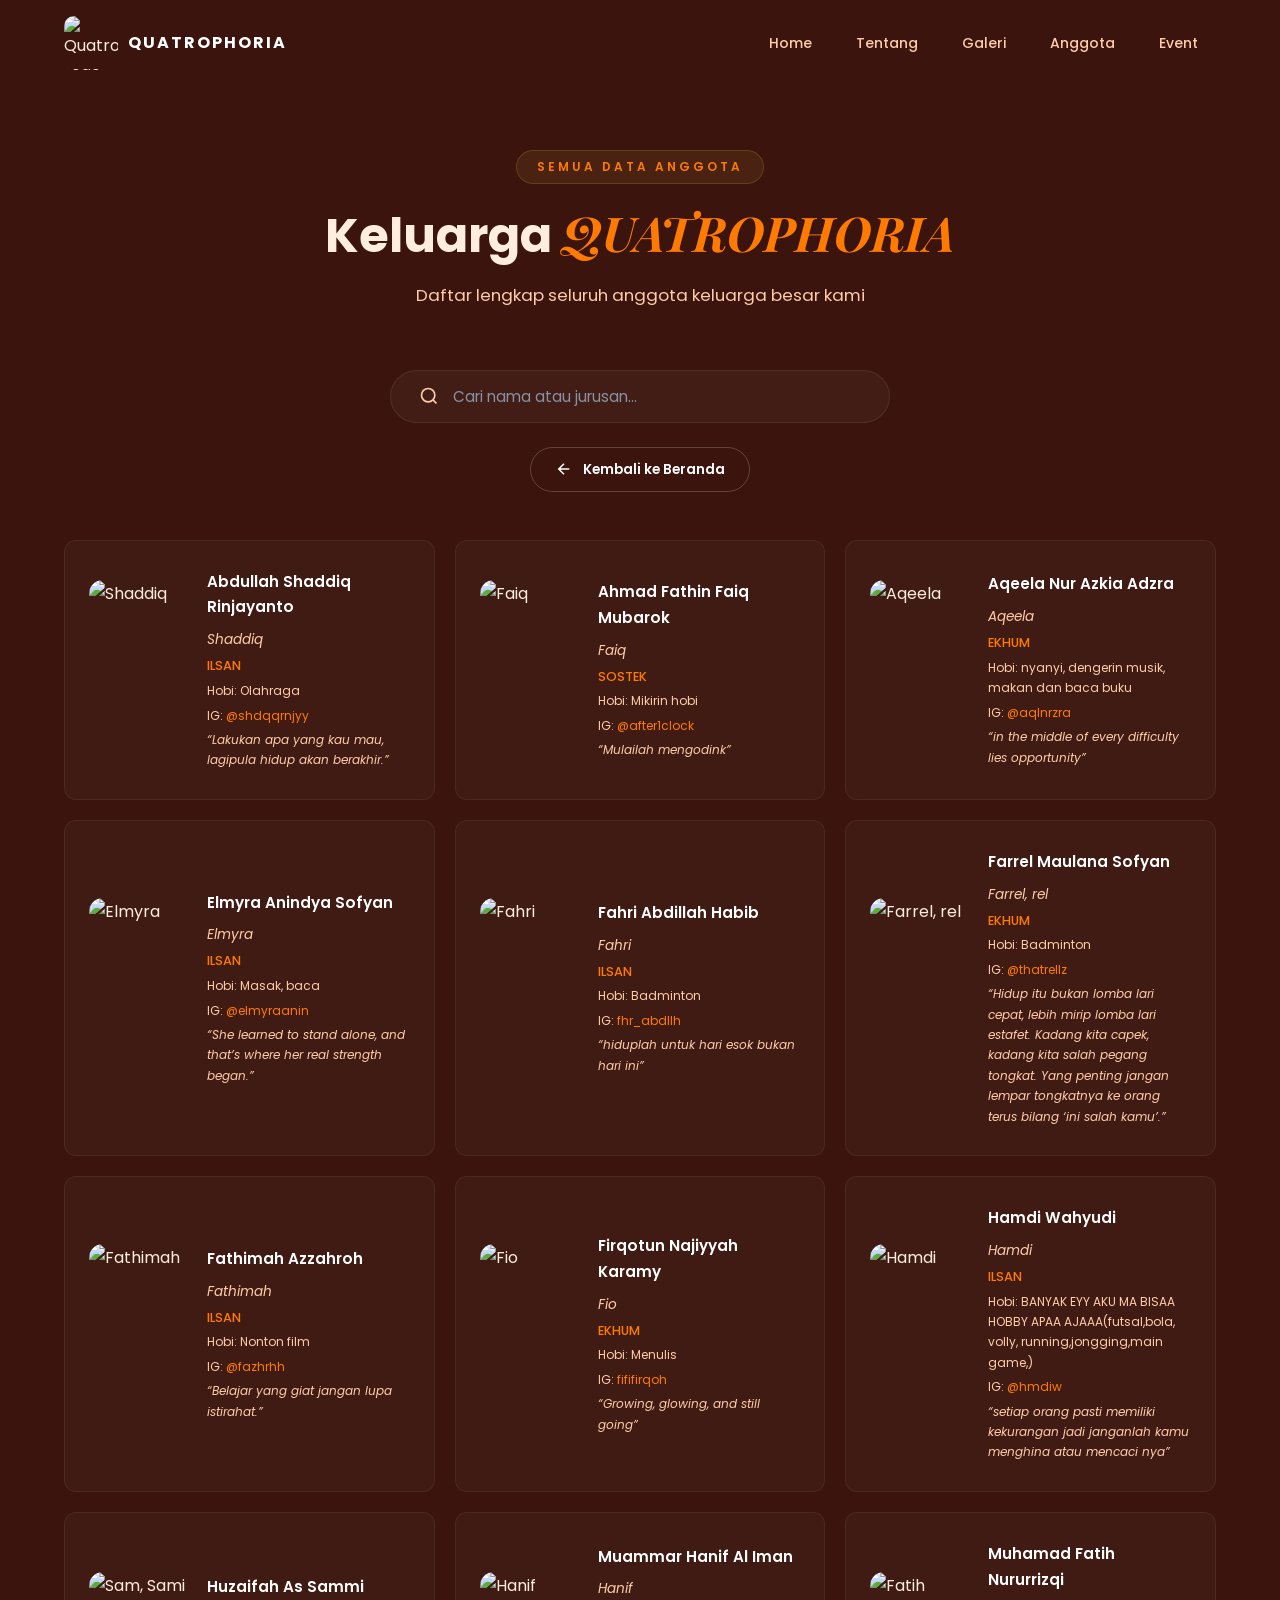
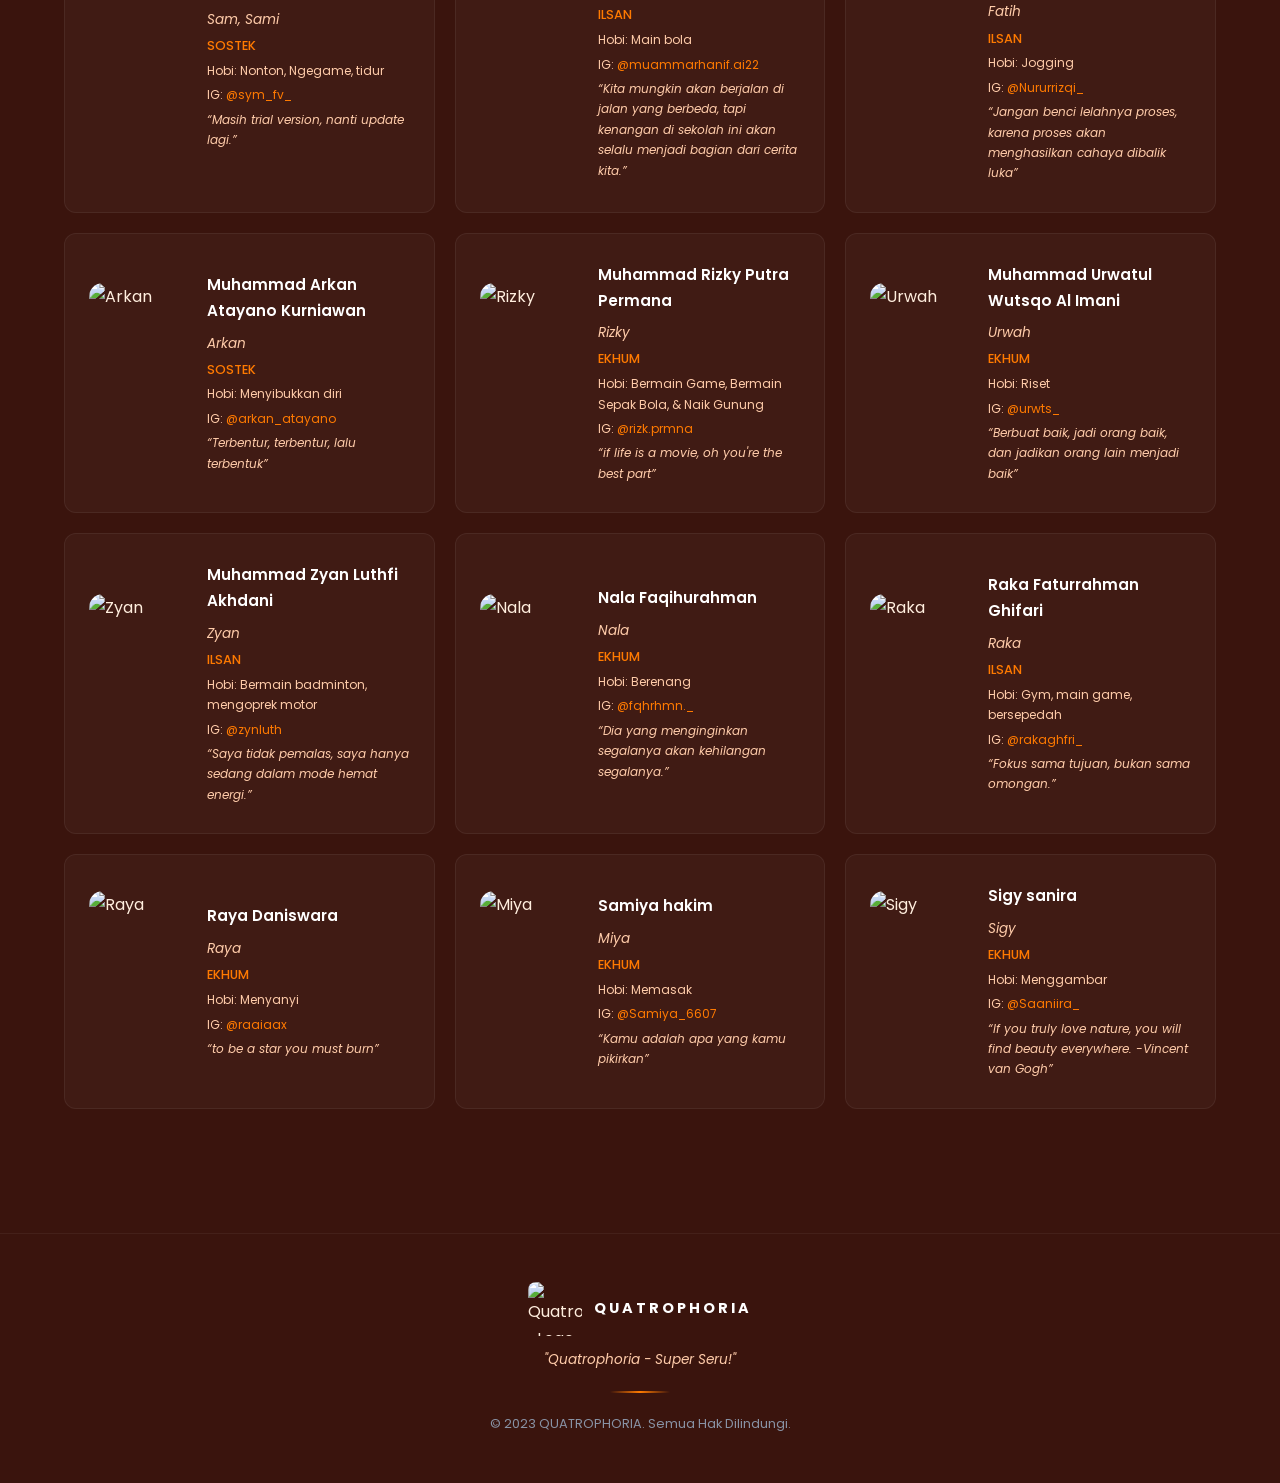
==== commit e74fda30: "update" ====
--- a/anggota.html
+++ b/anggota.html
@@ -25,11 +25,11 @@
                 <span class="logo-text">QUATROPHORIA</span>
             </a>
             <ul class="nav-menu" id="navMenu">
-                <li><a href="#home" class="nav-link active">Home</a></li>
-                <li><a href="#tentang" class="nav-link">Tentang</a></li>
-                <li><a href="#galeri" class="nav-link">Galeri</a></li>
-                <li><a href="#anggota" class="nav-link">Anggota</a></li>
-                <li><a href="#event" class="nav-link">Event</a></li>
+                <li><a href="https://quatrophoria.my.id/#home" class="nav-link active">Home</a></li>
+                <li><a href="https://quatrophoria.my.id/#tentang" class="nav-link">Tentang</a></li>
+                <li><a href="https://quatrophoria.my.id/#galeri" class="nav-link">Galeri</a></li>
+                <li><a href="https://quatrophoria.my.id/#anggota" class="nav-link">Anggota</a></li>
+                <li><a href="https://quatrophoria.my.id/#event" class="nav-link">Event</a></li>
             </ul>
             <button class="nav-toggle" id="navToggle" aria-label="Toggle navigation">
                 <span class="hamburger-line"></span>
@@ -94,4 +94,4 @@
     <script src="./js/script.js?=v2"></script>
 </body>
 
-</html>+</html>
--- a/css/style.css
+++ b/css/style.css
@@ -1,1267 +1,1267 @@
-/* =============================================
-   QUATROPHORIA — Angkatan 2024
-   Modern School Batch Website Stylesheet
-   Theme: Navy Blue & Gold
-   ============================================= */
-
-/* ===== CSS VARIABLES ===== */
-:root {
-    /* Primary Colors - Q4 Explosion Theme */
-    --navy: #2b0f0a;           /* Dark burnt red background */
-    --navy-light: #3a140d;
-    --navy-mid: #4a1b12;
-    --gold: #ff7a00;           /* Main orange */
-    --gold-light: #ffb347;     /* Light orange/yellow */
-    --gold-glow: rgba(255, 122, 0, 0.35);
-
-    /* Neutral */
-    --white: #ffffff;
-    --gray-50: #f8f9fc;
-    --gray-100: #eef1f6;
-    --gray-200: #d8dde8;
-    --gray-300: #b0b8c9;
-    --gray-400: #8892a4;
-    --gray-500: #64707f;
-    --gray-600: #4a5568;
-    --text-primary: #ffeede;   /* Warm light text */
-    --text-secondary: #ffccaa;
-    --text-dark: #1a202c;
-    --text-dark-secondary: #4a5568;
-
-    /* Spacing */
-    --section-padding: 100px 0;
-    --container-width: 1200px;
-
-    /* Typography */
-    --font-primary: 'Poppins', sans-serif;
-    --font-accent: 'Playfair Display', serif;
-
-    /* Transitions */
-    --transition-fast: 0.2s ease;
-    --transition-normal: 0.3s ease;
-    --transition-smooth: 0.5s cubic-bezier(0.4, 0, 0.2, 1);
-
-    /* Borders */
-    --radius-sm: 8px;
-    --radius-md: 12px;
-    --radius-lg: 20px;
-    --radius-xl: 28px;
-}
-
-/* ===== RESET & BASE ===== */
-*,
-*::before,
-*::after {
-    margin: 0;
-    padding: 0;
-    box-sizing: border-box;
-}
-
-html {
-    scroll-behavior: smooth;
-    scroll-padding-top: 80px;
-}
-
-body {
-    font-family: var(--font-primary);
-    background-color: var(--navy);
-    color: var(--text-primary);
-    line-height: 1.7;
-    overflow-x: hidden;
-    -webkit-font-smoothing: antialiased;
-    -moz-osx-font-smoothing: grayscale;
-}
-
-::selection {
-    background: var(--gold);
-    color: var(--navy);
-}
-
-::-webkit-scrollbar {
-    width: 8px;
-}
-
-::-webkit-scrollbar-track {
-    background: var(--navy);
-}
-
-::-webkit-scrollbar-thumb {
-    background: var(--navy-mid);
-    border-radius: 4px;
-}
-
-::-webkit-scrollbar-thumb:hover {
-    background: var(--gold);
-}
-
-img {
-    max-width: 100%;
-    height: auto;
-}
-
-a {
-    text-decoration: none;
-    color: inherit;
-}
-
-.container {
-    max-width: var(--container-width);
-    margin: 0 auto;
-    padding: 0 24px;
-}
-
-/* ===== SECTION COMMON ===== */
-.section {
-    padding: var(--section-padding);
-    position: relative;
-}
-
-.section-header {
-    text-align: center;
-    margin-bottom: 60px;
-}
-
-.section-tag {
-    display: inline-block;
-    font-size: 0.75rem;
-    font-weight: 600;
-    letter-spacing: 3px;
-    text-transform: uppercase;
-    color: var(--gold);
-    background: rgba(212, 168, 67, 0.1);
-    border: 1px solid rgba(212, 168, 67, 0.2);
-    padding: 6px 20px;
-    border-radius: 100px;
-    margin-bottom: 20px;
-}
-
-.section-title {
-    font-size: clamp(2rem, 4vw, 3rem);
-    font-weight: 700;
-    line-height: 1.2;
-    margin-bottom: 16px;
-}
-
-.text-accent {
-    color: var(--gold);
-    font-family: var(--font-accent);
-    font-style: italic;
-}
-
-.section-subtitle {
-    font-size: 1.05rem;
-    color: var(--text-secondary);
-    max-width: 560px;
-    margin: 0 auto;
-}
-
-/* ===== NAVBAR ===== */
-.navbar {
-    position: fixed;
-    top: 0;
-    left: 0;
-    width: 100%;
-    z-index: 1000;
-    padding: 16px 0;
-    transition: all var(--transition-normal);
-}
-
-.navbar.scrolled {
-    background: rgba(238, 115, 67, 0.1);
-    backdrop-filter: blur(20px);
-    -webkit-backdrop-filter: blur(20px);
-    border-bottom: 1px solid rgba(212, 168, 67, 0.1);
-    padding: 10px 0;
-}
-
-.nav-container {
-    max-width: var(--container-width);
-    margin: 0 auto;
-    padding: 0 24px;
-    display: flex;
-    align-items: center;
-    justify-content: space-between;
-}
-
-.nav-logo {
-    display: flex;
-    align-items: center;
-    gap: 10px;
-    z-index: 1001;
-}
-
-.logo-icon {
-    width: 54px;
-    height: 54px;
-    border-radius: 10px;
-    object-fit: contain;
-    transition: transform var(--transition-normal);
-}
-
-.nav-logo:hover .logo-icon {
-    transform: rotate(-10deg) scale(1.05);
-}
-
-.logo-text {
-    font-weight: 700;
-    font-size: 1rem;
-    letter-spacing: 2px;
-    color: var(--white);
-}
-
-.nav-menu {
-    display: flex;
-    list-style: none;
-    gap: 8px;
-}
-
-.nav-link {
-    font-size: 0.875rem;
-    font-weight: 500;
-    padding: 8px 18px;
-    border-radius: 100px;
-    transition: all var(--transition-normal);
-    color: var(--text-secondary);
-    position: relative;
-}
-
-.nav-link:hover,
-.nav-link.active {
-    color: var(--gold);
-    background: rgba(212, 168, 67, 0.1);
-}
-
-.nav-toggle {
-    display: none;
-    flex-direction: column;
-    gap: 5px;
-    background: none;
-    border: none;
-    cursor: pointer;
-    padding: 8px;
-    z-index: 1001;
-}
-
-.hamburger-line {
-    width: 24px;
-    height: 2px;
-    background: var(--white);
-    border-radius: 2px;
-    transition: all var(--transition-normal);
-}
-
-.nav-toggle.active .hamburger-line:nth-child(1) {
-    transform: rotate(45deg) translate(5px, 5px);
-}
-
-.nav-toggle.active .hamburger-line:nth-child(2) {
-    opacity: 0;
-}
-
-.nav-toggle.active .hamburger-line:nth-child(3) {
-    transform: rotate(-45deg) translate(5px, -5px);
-}
-
-/* ===== HERO ===== */
-.hero {
-    min-height: 100vh;
-    display: flex;
-    align-items: center;
-    justify-content: center;
-    position: relative;
-    overflow: hidden;
-}
-
-.hero-bg {
-    position: absolute;
-    inset: 0;
-    z-index: 0;
-}
-
-.hero-particles {
-    position: absolute;
-    inset: 0;
-}
-
-.hero-overlay {
-    position: absolute;
-    inset: 0;
-    background: radial-gradient(ellipse at center, rgba(10, 22, 40, 0.4) 0%, var(--navy) 70%);
-}
-
-.hero-content {
-    position: relative;
-    z-index: 1;
-    text-align: center;
-    padding: 0 24px;
-}
-
-.hero-badge {
-    display: inline-block;
-    font-size: 0.8rem;
-    font-weight: 600;
-    letter-spacing: 4px;
-    color: var(--gold);
-    border: 1px solid rgba(212, 168, 67, 0.3);
-    padding: 8px 28px;
-    border-radius: 100px;
-    margin-bottom: 30px;
-    background: rgba(212, 168, 67, 0.06);
-}
-
-.hero-title {
-    margin-bottom: 24px;
-}
-
-.title-line {
-    display: block;
-    font-size: clamp(3.5rem, 10vw, 8rem);
-    font-weight: 900;
-    line-height: 0.95;
-    letter-spacing: -2px;
-    color: var(--white);
-}
-
-.title-line.accent {
-    color: var(--gold);
-    font-family: var(--font-accent);
-    font-style: italic;
-    font-weight: 700;
-    font-size: clamp(3rem, 9vw, 7rem);
-    letter-spacing: 2px;
-}
-
-.hero-motto {
-    font-size: clamp(1rem, 2vw, 1.25rem);
-    color: var(--text-secondary);
-    font-weight: 300;
-    margin-bottom: 48px;
-    letter-spacing: 1px;
-}
-
-.hero-buttons {
-    display: flex;
-    gap: 16px;
-    justify-content: center;
-    flex-wrap: wrap;
-    margin-bottom: 80px;
-}
-
-/* Buttons */
-.btn {
-    display: inline-flex;
-    align-items: center;
-    gap: 10px;
-    padding: 14px 32px;
-    border-radius: 100px;
-    font-family: var(--font-primary);
-    font-size: 0.9rem;
-    font-weight: 600;
-    cursor: pointer;
-    transition: all var(--transition-normal);
-    border: none;
-}
-
-.btn-primary {
-    background: linear-gradient(135deg, var(--gold), var(--gold-light));
-    color: var(--navy);
-    box-shadow: 0 4px 20px var(--gold-glow);
-}
-
-.btn-primary:hover {
-    transform: translateY(-2px);
-    box-shadow: 0 8px 30px rgba(212, 168, 67, 0.5);
-}
-
-.btn-outline {
-    background: transparent;
-    color: var(--white);
-    border: 1px solid rgba(255, 255, 255, 0.2);
-}
-
-.btn-outline:hover {
-    border-color: var(--gold);
-    color: var(--gold);
-    background: rgba(212, 168, 67, 0.05);
-    transform: translateY(-2px);
-}
-
-/* Scroll Indicator */
-.hero-scroll-indicator {
-    display: flex;
-    flex-direction: column;
-    align-items: center;
-    gap: 10px;
-    animation: float 3s ease-in-out infinite;
-}
-
-.hero-scroll-indicator span {
-    font-size: 0.75rem;
-    color: var(--text-secondary);
-    letter-spacing: 2px;
-    text-transform: uppercase;
-}
-
-.scroll-mouse {
-    width: 24px;
-    height: 38px;
-    border: 2px solid rgba(255, 255, 255, 0.2);
-    border-radius: 12px;
-    display: flex;
-    justify-content: center;
-    padding-top: 8px;
-}
-
-.scroll-wheel {
-    width: 3px;
-    height: 8px;
-    background: var(--gold);
-    border-radius: 2px;
-    animation: scrollDown 2s ease-in-out infinite;
-}
-
-@keyframes scrollDown {
-    0% { opacity: 1; transform: translateY(0); }
-    100% { opacity: 0; transform: translateY(10px); }
-}
-
-@keyframes float {
-    0%, 100% { transform: translateY(0); }
-    50% { transform: translateY(-10px); }
-}
-
-/* ===== TENTANG KAMI ===== */
-.tentang {
-    background: var(--navy-light);
-}
-
-.tentang-grid {
-    display: grid;
-    grid-template-columns: repeat(auto-fit, minmax(320px, 1fr));
-    gap: 24px;
-    margin-bottom: 60px;
-}
-
-.tentang-card {
-    background: rgba(255, 255, 255, 0.03);
-    border: 1px solid rgba(255, 255, 255, 0.06);
-    border-radius: var(--radius-lg);
-    padding: 40px 32px;
-    transition: all var(--transition-smooth);
-    position: relative;
-    overflow: hidden;
-}
-
-.tentang-card::before {
-    content: '';
-    position: absolute;
-    top: 0;
-    left: 0;
-    right: 0;
-    height: 3px;
-    background: linear-gradient(90deg, var(--gold), var(--gold-light));
-    opacity: 0;
-    transition: opacity var(--transition-normal);
-}
-
-.tentang-card:hover {
-    transform: translateY(-4px);
-    border-color: rgba(212, 168, 67, 0.15);
-    background: rgba(255, 255, 255, 0.05);
-    box-shadow: 0 20px 60px rgba(0, 0, 0, 0.3);
-}
-
-.tentang-card:hover::before {
-    opacity: 1;
-}
-
-.card-icon {
-    width: 56px;
-    height: 56px;
-    background: rgba(212, 168, 67, 0.1);
-    border-radius: var(--radius-md);
-    display: flex;
-    align-items: center;
-    justify-content: center;
-    margin-bottom: 24px;
-    color: var(--gold);
-}
-
-.tentang-card h3 {
-    font-size: 1.3rem;
-    font-weight: 600;
-    margin-bottom: 14px;
-    color: var(--white);
-}
-
-.tentang-card p {
-    color: var(--text-secondary);
-    font-size: 0.95rem;
-    line-height: 1.8;
-}
-
-/* Stats */
-.tentang-stats {
-    display: grid;
-    grid-template-columns: repeat(4, 1fr);
-    gap: 24px;
-    background: rgba(212, 168, 67, 0.04);
-    border: 1px solid rgba(212, 168, 67, 0.1);
-    border-radius: var(--radius-lg);
-    padding: 40px;
-}
-
-.stat-item {
-    text-align: center;
-}
-
-.stat-number {
-    display: block;
-    font-size: clamp(2rem, 4vw, 3rem);
-    font-weight: 800;
-    color: var(--gold);
-    line-height: 1.2;
-    margin-bottom: 6px;
-}
-
-.stat-label {
-    font-size: 0.85rem;
-    color: var(--text-secondary);
-    font-weight: 500;
-    text-transform: uppercase;
-    letter-spacing: 2px;
-}
-
-/* ===== GALERI ===== */
-.galeri {
-    background: var(--navy);
-}
-
-.galeri-filter {
-    display: flex;
-    justify-content: center;
-    flex-wrap: wrap;
-    gap: 10px;
-    margin-bottom: 40px;
-}
-
-.filter-btn {
-    padding: 10px 24px;
-    border-radius: 100px;
-    font-family: var(--font-primary);
-    font-size: 0.85rem;
-    font-weight: 500;
-    cursor: pointer;
-    border: 1px solid rgba(255, 255, 255, 0.1);
-    background: transparent;
-    color: var(--text-secondary);
-    transition: all var(--transition-normal);
-}
-
-.filter-btn:hover {
-    border-color: rgba(212, 168, 67, 0.3);
-    color: var(--gold);
-}
-
-.filter-btn.active {
-    background: linear-gradient(135deg, var(--gold), var(--gold-light));
-    color: var(--navy);
-    border-color: transparent;
-    font-weight: 600;
-}
-
-/* Grid used on the specific Anggota page - 3 profiles per row */
-.all-members-grid {
-    display: grid !important;
-    grid-template-columns: repeat(3, 1fr) !important;
-    gap: 20px !important;
-    width: 100% !important;
-    max-width: var(--container-width) !important;
-    margin: 0 auto !important;
-    animation: none !important;
-    transform: none !important;
-}
-
-.all-members-grid .anggota-card {
-    width: 100% !important;
-    flex-shrink: 0 !important;
-}
-
-/* Responsivitas untuk grid anggota */
-@media (max-width: 992px) {
-    .all-members-grid {
-        grid-template-columns: repeat(2, 1fr) !important;
-    }
-}
-
-@media (max-width: 600px) {
-    .all-members-grid {
-        grid-template-columns: 1fr !important;
-    }
-}
-
-.galeri-grid {
-    display: grid;
-    grid-template-columns: repeat(auto-fill, minmax(280px, 1fr));
-    gap: 20px;
-}
-
-.galeri-item {
-    border-radius: var(--radius-md);
-    overflow: hidden;
-    cursor: pointer;
-    transition: all var(--transition-smooth);
-    position: relative;
-}
-
-.galeri-item:hover {
-    transform: translateY(-6px) scale(1.02);
-    box-shadow: 0 20px 60px rgba(0, 0, 0, 0.4);
-}
-
-.galeri-item.hidden {
-    display: none;
-}
-
-.galeri-img {
-    width: 100%;
-    aspect-ratio: 4/3;
-    display: flex;
-    align-items: center;
-    justify-content: center;
-    position: relative;
-    overflow: hidden;
-}
-
-.galeri-img img {
-    width: 100%;
-    height: 100%;
-    object-fit: cover;
-    transition: transform var(--transition-smooth);
-}
-
-.galeri-item:hover .galeri-img img {
-    transform: scale(1.1);
-}
-
-.galeri-img::after {
-    content: '';
-    position: absolute;
-    inset: 0;
-    background: linear-gradient(to top, rgba(10, 22, 40, 0.8) 0%, transparent 60%);
-}
-
-.galeri-placeholder {
-    color: rgba(255, 255, 255, 0.5);
-    z-index: 1;
-    transition: transform var(--transition-smooth);
-}
-
-.galeri-item:hover .galeri-placeholder {
-    transform: scale(1.15);
-}
-
-.galeri-info {
-    position: absolute;
-    bottom: 0;
-    left: 0;
-    right: 0;
-    padding: 20px;
-    z-index: 2;
-    transform: translateY(8px);
-    opacity: 0;
-    transition: all var(--transition-smooth);
-}
-
-.galeri-item:hover .galeri-info {
-    transform: translateY(0);
-    opacity: 1;
-}
-
-.galeri-tag {
-    display: inline-block;
-    font-size: 0.7rem;
-    font-weight: 600;
-    letter-spacing: 2px;
-    text-transform: uppercase;
-    color: var(--gold);
-    margin-bottom: 6px;
-}
-
-.galeri-info h4 {
-    font-size: 1rem;
-    font-weight: 600;
-    color: var(--white);
-}
-
-/* ===== DATA ANGGOTA ===== */
-.anggota {
-    background: var(--navy-light);
-}
-
-.search-box {
-    display: flex;
-    align-items: center;
-    gap: 14px;
-    background: rgba(255, 255, 255, 0.04);
-    border: 1px solid rgba(255, 255, 255, 0.08);
-    border-radius: 100px;
-    padding: 14px 28px;
-    max-width: 500px;
-    margin: 0 auto 24px;
-    transition: all var(--transition-normal);
-    color: var(--text-secondary);
-}
-
-.anggota-actions {
-    display: flex;
-    justify-content: center;
-    margin-bottom: 48px;
-}
-
-.btn-sm {
-    padding: 10px 24px;
-    font-size: 0.85rem;
-}
-
-.search-box:focus-within {
-    border-color: var(--gold);
-    background: rgba(212, 168, 67, 0.04);
-    box-shadow: 0 0 30px var(--gold-glow);
-}
-
-.search-box input {
-    flex: 1;
-    border: none;
-    background: none;
-    outline: none;
-    font-family: var(--font-primary);
-    font-size: 0.95rem;
-    color: var(--text-primary);
-}
-
-.search-box input::placeholder {
-    color: var(--gray-400);
-}
-
-.anggota-wrapper {
-    overflow-x: auto;
-    overflow-y: hidden;
-    position: relative;
-    width: 100%;
-    padding-bottom: 20px;
-    scrollbar-width: none; /* Firefox */
-    -ms-overflow-style: none; /* IE and Edge */
-}
-
-/* Custom Webkit Scrollbar for wrapper - Hidden */
-.anggota-wrapper::-webkit-scrollbar {
-    display: none;
-}
-
-/* Base grid used on home page (Carousel) */
-.anggota-grid {
-    display: flex;
-    gap: 20px;
-    padding-bottom: 4px;
-    width: max-content;
-}
-
-.anggota-card {
-    background: rgba(255, 255, 255, 0.03);
-    border: 1px solid rgba(255, 255, 255, 0.06);
-    border-radius: var(--radius-md);
-    padding: 28px 24px;
-    transition: all var(--transition-smooth);
-    display: flex;
-    align-items: center;
-    gap: 18px;
-    width: 380px;
-    flex-shrink: 0;
-}
-
-.anggota-card:hover {
-    transform: translateY(-3px);
-    border-color: rgba(212, 168, 67, 0.15);
-    background: rgba(255, 255, 255, 0.06);
-    box-shadow: 0 12px 40px rgba(0, 0, 0, 0.3);
-}
-
-.anggota-avatar {
-    width: 360px;
-    height: 360px;
-    border-radius: 14px;
-    display: flex;
-    align-items: center;
-    justify-content: center;
-    font-weight: 700;
-    font-size: 1.1rem;
-    color: var(--navy);
-    flex-shrink: 0;
-    background: linear-gradient(135deg, var(--gold), var(--gold-light));
-}
-
-.anggota-info h4 {
-    font-size: 0.95rem;
-    font-weight: 600;
-    color: var(--white);
-    margin-bottom: 4px;
-}
-
-.anggota-jurusan {
-    font-size: 0.8rem;
-    color: var(--gold);
-    font-weight: 500;
-}
-
-.anggota-kontak {
-    font-size: 0.78rem;
-    color: var(--text-secondary);
-    margin-top: 2px;
-}
-
-/* additional member card styles */
-.anggota-photo {
-    width: 100px;
-    height: 180px;
-    border-radius: 14px;
-    object-fit: cover;
-    flex-shrink: 0;
-}
-
-.anggota-info {
-    display: flex;
-    flex-direction: column;
-    gap: 4px;
-}
-
-.anggota-fullname {
-    font-size: 1rem;
-    font-weight: 700;
-    color: var(--white);
-    margin-bottom: 2px;
-}
-
-.anggota-nickname {
-    font-size: 0.85rem;
-    font-style: italic;
-    color: var(--text-secondary);
-}
-
-.anggota-hobi,
-.anggota-quote,
-.anggota-instagram {
-    font-size: 0.75rem;
-    color: var(--text-secondary);
-}
-
-.anggota-quote {
-    font-style: italic;
-}
-
-.anggota-instagram a {
-    color: var(--gold);
-    text-decoration: none;
-}
-
-.anggota-instagram a:hover {
-    text-decoration: underline;
-}
-
-.no-results {
-    text-align: center;
-    color: var(--text-secondary);
-    font-size: 1rem;
-    padding: 40px 0;
-}
-
-/* ===== EVENT & REUNI ===== */
-.event {
-    background: var(--navy);
-}
-
-/* Countdown */
-.countdown-wrapper {
-    text-align: center;
-    background: linear-gradient(135deg, rgba(212, 168, 67, 0.08), rgba(212, 168, 67, 0.02));
-    border: 1px solid rgba(212, 168, 67, 0.12);
-    border-radius: var(--radius-xl);
-    padding: 48px 40px;
-    margin-bottom: 80px;
-    position: relative;
-    overflow: hidden;
-}
-
-.countdown-wrapper::before {
-    content: '';
-    position: absolute;
-    top: -50%;
-    left: -50%;
-    width: 200%;
-    height: 200%;
-    background: radial-gradient(circle, rgba(212, 168, 67, 0.05) 0%, transparent 60%);
-    animation: pulse-glow 4s ease-in-out infinite;
-}
-
-@keyframes pulse-glow {
-    0%, 100% { opacity: 0.5; transform: scale(0.8); }
-    50% { opacity: 1; transform: scale(1); }
-}
-
-.countdown-title {
-    font-size: 1.6rem;
-    font-weight: 700;
-    color: var(--white);
-    margin-bottom: 8px;
-    position: relative;
-}
-
-.countdown-date {
-    font-size: 0.95rem;
-    color: var(--gold);
-    font-weight: 500;
-    margin-bottom: 32px;
-    position: relative;
-}
-
-.countdown {
-    display: flex;
-    justify-content: center;
-    align-items: center;
-    gap: 12px;
-    flex-wrap: wrap;
-    position: relative;
-}
-
-.countdown-item {
-    display: flex;
-    flex-direction: column;
-    align-items: center;
-    min-width: 90px;
-}
-
-.countdown-number {
-    font-size: clamp(2rem, 5vw, 3.5rem);
-    font-weight: 800;
-    color: var(--white);
-    line-height: 1;
-    font-variant-numeric: tabular-nums;
-}
-
-.countdown-label {
-    font-size: 0.75rem;
-    font-weight: 500;
-    text-transform: uppercase;
-    letter-spacing: 3px;
-    color: var(--text-secondary);
-    margin-top: 8px;
-}
-
-.countdown-separator {
-    font-size: 2.5rem;
-    font-weight: 300;
-    color: var(--gold);
-    line-height: 1;
-    margin-bottom: 28px;
-}
-
-/* Timeline */
-.timeline {
-    position: relative;
-    max-width: 700px;
-    margin: 0 auto;
-    padding-left: 40px;
-}
-
-.timeline::before {
-    content: '';
-    position: absolute;
-    left: 12px;
-    top: 0;
-    bottom: 0;
-    width: 2px;
-    background: linear-gradient(to bottom, var(--gold), rgba(212, 168, 67, 0.1));
-}
-
-.timeline-item {
-    position: relative;
-    margin-bottom: 40px;
-}
-
-.timeline-item:last-child {
-    margin-bottom: 0;
-}
-
-.timeline-dot {
-    position: absolute;
-    left: -34px;
-    top: 6px;
-    width: 14px;
-    height: 14px;
-    background: var(--navy);
-    border: 3px solid var(--gold);
-    border-radius: 50%;
-    z-index: 1;
-}
-
-.timeline-dot.active {
-    background: var(--gold);
-    box-shadow: 0 0 20px var(--gold-glow);
-    animation: pulse 2s infinite;
-}
-
-@keyframes pulse {
-    0%, 100% { box-shadow: 0 0 0 0 rgba(212, 168, 67, 0.4); }
-    50% { box-shadow: 0 0 0 10px rgba(212, 168, 67, 0); }
-}
-
-.timeline-content {
-    background: rgba(255, 255, 255, 0.03);
-    border: 1px solid rgba(255, 255, 255, 0.06);
-    border-radius: var(--radius-md);
-    padding: 24px 28px;
-    transition: all var(--transition-smooth);
-}
-
-.timeline-content:hover {
-    border-color: rgba(212, 168, 67, 0.15);
-    background: rgba(255, 255, 255, 0.05);
-    transform: translateX(4px);
-}
-
-.timeline-content.upcoming {
-    border-color: rgba(212, 168, 67, 0.2);
-    background: rgba(212, 168, 67, 0.05);
-}
-
-.timeline-date {
-    font-size: 0.78rem;
-    font-weight: 600;
-    color: var(--gold);
-    letter-spacing: 1px;
-    text-transform: uppercase;
-    margin-bottom: 8px;
-    display: inline-block;
-}
-
-.timeline-content h4 {
-    font-size: 1.1rem;
-    font-weight: 600;
-    color: var(--white);
-    margin-bottom: 8px;
-}
-
-.timeline-content p {
-    font-size: 0.9rem;
-    color: var(--text-secondary);
-    line-height: 1.7;
-}
-
-/* ===== FOOTER ===== */
-.footer {
-    background: var(--navy-light);
-    border-top: 1px solid rgba(255, 255, 255, 0.05);
-    padding: 48px 0;
-}
-
-.footer-content {
-    text-align: center;
-}
-
-.footer-brand {
-    display: flex;
-    align-items: center;
-    justify-content: center;
-    gap: 12px;
-    margin-bottom: 12px;
-}
-
-.footer-logo {
-    width: 54px;
-    height: 54px;
-    border-radius: 8px;
-    object-fit: contain;
-}
-
-.footer-name {
-    font-weight: 700;
-    font-size: 0.9rem;
-    letter-spacing: 3px;
-    color: var(--white);
-}
-
-.footer-motto {
-    font-size: 0.85rem;
-    color: var(--text-secondary);
-    font-style: italic;
-    margin-bottom: 20px;
-}
-
-.footer-divider {
-    width: 60px;
-    height: 2px;
-    background: linear-gradient(90deg, transparent, var(--gold), transparent);
-    margin: 0 auto 20px;
-}
-
-.footer-copy {
-    font-size: 0.8rem;
-    color: var(--gray-400);
-}
-
-/* ===== ANIMATIONS ===== */
-.animate-on-scroll {
-    opacity: 0;
-    transform: translateY(30px);
-    transition: opacity 0.7s cubic-bezier(0.4, 0, 0.2, 1),
-                transform 0.7s cubic-bezier(0.4, 0, 0.2, 1);
-    transition-delay: var(--delay, 0s);
-}
-
-.animate-on-scroll.visible {
-    opacity: 1;
-    transform: translateY(0);
-}
-
-/* ===== RESPONSIVE ===== */
-@media (max-width: 768px) {
-    :root {
-        --section-padding: 70px 0;
-    }
-
-    .nav-menu {
-        position: fixed;
-        top: 0;
-        right: -100%;
-        width: 280px;
-        height: 100vh;
-        background: rgba(10, 22, 40, 0.98);
-        backdrop-filter: blur(20px);
-        flex-direction: column;
-        padding: 100px 32px 40px;
-        gap: 4px;
-        transition: right var(--transition-smooth);
-        border-left: 1px solid rgba(212, 168, 67, 0.1);
-    }
-
-    .nav-menu.open {
-        right: 0;
-    }
-
-    .nav-link {
-        font-size: 1rem;
-        padding: 12px 20px;
-    }
-
-    .nav-toggle {
-        display: flex;
-    }
-
-    .tentang-grid {
-        grid-template-columns: 1fr;
-    }
-
-    .tentang-stats {
-        grid-template-columns: repeat(2, 1fr);
-        padding: 28px;
-    }
-
-    .galeri-grid {
-        grid-template-columns: repeat(2, 1fr);
-        gap: 12px;
-    }
-
-    .anggota-grid {
-        grid-template-columns: 1fr;
-    }
-
-    .countdown-wrapper {
-        padding: 32px 20px;
-    }
-
-    .countdown-separator {
-        font-size: 1.8rem;
-        margin-bottom: 20px;
-    }
-
-    .countdown-item {
-        min-width: 70px;
-    }
-
-    .timeline {
-        padding-left: 32px;
-    }
-
-    .timeline::before {
-        left: 8px;
-    }
-
-    .timeline-dot {
-        left: -30px;
-    }
-
-    .hero-buttons {
-        margin-bottom: 60px;
-    }
-}
-
-@media (max-width: 480px) {
-    .galeri-grid {
-        grid-template-columns: 1fr;
-    }
-
-    .title-line {
-        letter-spacing: -1px;
-    }
-
-    .countdown {
-        gap: 8px;
-    }
-
-    .countdown-item {
-        min-width: 60px;
-    }
-
-    .countdown-number {
-        font-size: 1.8rem;
-    }
-
-    .countdown-separator {
-        font-size: 1.4rem;
-    }
-
-    .tentang-stats {
-        grid-template-columns: repeat(2, 1fr);
-        gap: 16px;
-    }
-}
-
-/* ===== PARTICLE STYLES ===== */
-.particle {
-    position: absolute;
-    width: 4px;
-    height: 4px;
-    background: var(--gold);
-    border-radius: 50%;
-    pointer-events: none;
-    opacity: 0;
-    animation: particle-float linear infinite;
-}
-
-@keyframes particle-float {
-    0% {
-        opacity: 0;
-        transform: translateY(0) scale(0);
-    }
-    10% {
-        opacity: 0.6;
-        transform: translateY(-20px) scale(1);
-    }
-    90% {
-        opacity: 0.2;
-    }
-    100% {
-        opacity: 0;
-        transform: translateY(-100vh) scale(0.5);
-    }
-}
+/* =============================================
+   QUATROPHORIA — Angkatan 2024
+   Modern School Batch Website Stylesheet
+   Theme: Navy Blue & Gold
+   ============================================= */
+
+/* ===== CSS VARIABLES ===== */
+:root {
+    /* Primary Colors - Q4 Explosion Theme */
+    --navy: #2b0f0a;           /* Dark burnt red background */
+    --navy-light: #3a140d;
+    --navy-mid: #4a1b12;
+    --gold: #ff7a00;           /* Main orange */
+    --gold-light: #ffb347;     /* Light orange/yellow */
+    --gold-glow: rgba(255, 122, 0, 0.35);
+
+    /* Neutral */
+    --white: #ffffff;
+    --gray-50: #f8f9fc;
+    --gray-100: #eef1f6;
+    --gray-200: #d8dde8;
+    --gray-300: #b0b8c9;
+    --gray-400: #8892a4;
+    --gray-500: #64707f;
+    --gray-600: #4a5568;
+    --text-primary: #ffeede;   /* Warm light text */
+    --text-secondary: #ffccaa;
+    --text-dark: #1a202c;
+    --text-dark-secondary: #4a5568;
+
+    /* Spacing */
+    --section-padding: 100px 0;
+    --container-width: 1200px;
+
+    /* Typography */
+    --font-primary: 'Poppins', sans-serif;
+    --font-accent: 'Playfair Display', serif;
+
+    /* Transitions */
+    --transition-fast: 0.2s ease;
+    --transition-normal: 0.3s ease;
+    --transition-smooth: 0.5s cubic-bezier(0.4, 0, 0.2, 1);
+
+    /* Borders */
+    --radius-sm: 8px;
+    --radius-md: 12px;
+    --radius-lg: 20px;
+    --radius-xl: 28px;
+}
+
+/* ===== RESET & BASE ===== */
+*,
+*::before,
+*::after {
+    margin: 0;
+    padding: 0;
+    box-sizing: border-box;
+}
+
+html {
+    scroll-behavior: smooth;
+    scroll-padding-top: 80px;
+}
+
+body {
+    font-family: var(--font-primary);
+    background-color: var(--navy);
+    color: var(--text-primary);
+    line-height: 1.7;
+    overflow-x: hidden;
+    -webkit-font-smoothing: antialiased;
+    -moz-osx-font-smoothing: grayscale;
+}
+
+::selection {
+    background: var(--gold);
+    color: var(--navy);
+}
+
+::-webkit-scrollbar {
+    width: 8px;
+}
+
+::-webkit-scrollbar-track {
+    background: var(--navy);
+}
+
+::-webkit-scrollbar-thumb {
+    background: var(--navy-mid);
+    border-radius: 4px;
+}
+
+::-webkit-scrollbar-thumb:hover {
+    background: var(--gold);
+}
+
+img {
+    max-width: 100%;
+    height: auto;
+}
+
+a {
+    text-decoration: none;
+    color: inherit;
+}
+
+.container {
+    max-width: var(--container-width);
+    margin: 0 auto;
+    padding: 0 24px;
+}
+
+/* ===== SECTION COMMON ===== */
+.section {
+    padding: var(--section-padding);
+    position: relative;
+}
+
+.section-header {
+    text-align: center;
+    margin-bottom: 60px;
+}
+
+.section-tag {
+    display: inline-block;
+    font-size: 0.75rem;
+    font-weight: 600;
+    letter-spacing: 3px;
+    text-transform: uppercase;
+    color: var(--gold);
+    background: rgba(212, 168, 67, 0.1);
+    border: 1px solid rgba(212, 168, 67, 0.2);
+    padding: 6px 20px;
+    border-radius: 100px;
+    margin-bottom: 20px;
+}
+
+.section-title {
+    font-size: clamp(2rem, 4vw, 3rem);
+    font-weight: 700;
+    line-height: 1.2;
+    margin-bottom: 16px;
+}
+
+.text-accent {
+    color: var(--gold);
+    font-family: var(--font-accent);
+    font-style: italic;
+}
+
+.section-subtitle {
+    font-size: 1.05rem;
+    color: var(--text-secondary);
+    max-width: 560px;
+    margin: 0 auto;
+}
+
+/* ===== NAVBAR ===== */
+.navbar {
+    position: fixed;
+    top: 0;
+    left: 0;
+    width: 100%;
+    z-index: 1000;
+    padding: 16px 0;
+    transition: all var(--transition-normal);
+}
+
+.navbar.scrolled {
+    background: rgba(238, 115, 67, 0.1);
+    backdrop-filter: blur(20px);
+    -webkit-backdrop-filter: blur(20px);
+    border-bottom: 1px solid rgba(212, 168, 67, 0.1);
+    padding: 10px 0;
+}
+
+.nav-container {
+    max-width: var(--container-width);
+    margin: 0 auto;
+    padding: 0 24px;
+    display: flex;
+    align-items: center;
+    justify-content: space-between;
+}
+
+.nav-logo {
+    display: flex;
+    align-items: center;
+    gap: 10px;
+    z-index: 1001;
+}
+
+.logo-icon {
+    width: 54px;
+    height: 54px;
+    border-radius: 10px;
+    object-fit: contain;
+    transition: transform var(--transition-normal);
+}
+
+.nav-logo:hover .logo-icon {
+    transform: rotate(-10deg) scale(1.05);
+}
+
+.logo-text {
+    font-weight: 700;
+    font-size: 1rem;
+    letter-spacing: 2px;
+    color: var(--white);
+}
+
+.nav-menu {
+    display: flex;
+    list-style: none;
+    gap: 8px;
+}
+
+.nav-link {
+    font-size: 0.875rem;
+    font-weight: 500;
+    padding: 8px 18px;
+    border-radius: 100px;
+    transition: all var(--transition-normal);
+    color: var(--text-secondary);
+    position: relative;
+}
+
+.nav-link:hover,
+.nav-link.active {
+    color: var(--gold);
+    background: rgba(212, 168, 67, 0.1);
+}
+
+.nav-toggle {
+    display: none;
+    flex-direction: column;
+    gap: 5px;
+    background: none;
+    border: none;
+    cursor: pointer;
+    padding: 8px;
+    z-index: 1001;
+}
+
+.hamburger-line {
+    width: 24px;
+    height: 2px;
+    background: var(--white);
+    border-radius: 2px;
+    transition: all var(--transition-normal);
+}
+
+.nav-toggle.active .hamburger-line:nth-child(1) {
+    transform: rotate(45deg) translate(5px, 5px);
+}
+
+.nav-toggle.active .hamburger-line:nth-child(2) {
+    opacity: 0;
+}
+
+.nav-toggle.active .hamburger-line:nth-child(3) {
+    transform: rotate(-45deg) translate(5px, -5px);
+}
+
+/* ===== HERO ===== */
+.hero {
+    min-height: 100vh;
+    display: flex;
+    align-items: center;
+    justify-content: center;
+    position: relative;
+    overflow: hidden;
+}
+
+.hero-bg {
+    position: absolute;
+    inset: 0;
+    z-index: 0;
+}
+
+.hero-particles {
+    position: absolute;
+    inset: 0;
+}
+
+.hero-overlay {
+    position: absolute;
+    inset: 0;
+    background: radial-gradient(ellipse at center, rgba(10, 22, 40, 0.4) 0%, var(--navy) 70%);
+}
+
+.hero-content {
+    position: relative;
+    z-index: 1;
+    text-align: center;
+    padding: 0 24px;
+}
+
+.hero-badge {
+    display: inline-block;
+    font-size: 0.8rem;
+    font-weight: 600;
+    letter-spacing: 4px;
+    color: var(--gold);
+    border: 1px solid rgba(212, 168, 67, 0.3);
+    padding: 8px 28px;
+    border-radius: 100px;
+    margin-bottom: 30px;
+    background: rgba(212, 168, 67, 0.06);
+}
+
+.hero-title {
+    margin-bottom: 24px;
+}
+
+.title-line {
+    display: block;
+    font-size: clamp(3.5rem, 10vw, 8rem);
+    font-weight: 900;
+    line-height: 0.95;
+    letter-spacing: -2px;
+    color: var(--white);
+}
+
+.title-line.accent {
+    color: var(--gold);
+    font-family: var(--font-accent);
+    font-style: italic;
+    font-weight: 700;
+    font-size: clamp(3rem, 9vw, 7rem);
+    letter-spacing: 2px;
+}
+
+.hero-motto {
+    font-size: clamp(1rem, 2vw, 1.25rem);
+    color: var(--text-secondary);
+    font-weight: 300;
+    margin-bottom: 48px;
+    letter-spacing: 1px;
+}
+
+.hero-buttons {
+    display: flex;
+    gap: 16px;
+    justify-content: center;
+    flex-wrap: wrap;
+    margin-bottom: 80px;
+}
+
+/* Buttons */
+.btn {
+    display: inline-flex;
+    align-items: center;
+    gap: 10px;
+    padding: 14px 32px;
+    border-radius: 100px;
+    font-family: var(--font-primary);
+    font-size: 0.9rem;
+    font-weight: 600;
+    cursor: pointer;
+    transition: all var(--transition-normal);
+    border: none;
+}
+
+.btn-primary {
+    background: linear-gradient(135deg, var(--gold), var(--gold-light));
+    color: var(--navy);
+    box-shadow: 0 4px 20px var(--gold-glow);
+}
+
+.btn-primary:hover {
+    transform: translateY(-2px);
+    box-shadow: 0 8px 30px rgba(212, 168, 67, 0.5);
+}
+
+.btn-outline {
+    background: transparent;
+    color: var(--white);
+    border: 1px solid rgba(255, 255, 255, 0.2);
+}
+
+.btn-outline:hover {
+    border-color: var(--gold);
+    color: var(--gold);
+    background: rgba(212, 168, 67, 0.05);
+    transform: translateY(-2px);
+}
+
+/* Scroll Indicator */
+.hero-scroll-indicator {
+    display: flex;
+    flex-direction: column;
+    align-items: center;
+    gap: 10px;
+    animation: float 3s ease-in-out infinite;
+}
+
+.hero-scroll-indicator span {
+    font-size: 0.75rem;
+    color: var(--text-secondary);
+    letter-spacing: 2px;
+    text-transform: uppercase;
+}
+
+.scroll-mouse {
+    width: 24px;
+    height: 38px;
+    border: 2px solid rgba(255, 255, 255, 0.2);
+    border-radius: 12px;
+    display: flex;
+    justify-content: center;
+    padding-top: 8px;
+}
+
+.scroll-wheel {
+    width: 3px;
+    height: 8px;
+    background: var(--gold);
+    border-radius: 2px;
+    animation: scrollDown 2s ease-in-out infinite;
+}
+
+@keyframes scrollDown {
+    0% { opacity: 1; transform: translateY(0); }
+    100% { opacity: 0; transform: translateY(10px); }
+}
+
+@keyframes float {
+    0%, 100% { transform: translateY(0); }
+    50% { transform: translateY(-10px); }
+}
+
+/* ===== TENTANG KAMI ===== */
+.tentang {
+    background: var(--navy-light);
+}
+
+.tentang-grid {
+    display: grid;
+    grid-template-columns: repeat(auto-fit, minmax(320px, 1fr));
+    gap: 24px;
+    margin-bottom: 60px;
+}
+
+.tentang-card {
+    background: rgba(255, 255, 255, 0.03);
+    border: 1px solid rgba(255, 255, 255, 0.06);
+    border-radius: var(--radius-lg);
+    padding: 40px 32px;
+    transition: all var(--transition-smooth);
+    position: relative;
+    overflow: hidden;
+}
+
+.tentang-card::before {
+    content: '';
+    position: absolute;
+    top: 0;
+    left: 0;
+    right: 0;
+    height: 3px;
+    background: linear-gradient(90deg, var(--gold), var(--gold-light));
+    opacity: 0;
+    transition: opacity var(--transition-normal);
+}
+
+.tentang-card:hover {
+    transform: translateY(-4px);
+    border-color: rgba(212, 168, 67, 0.15);
+    background: rgba(255, 255, 255, 0.05);
+    box-shadow: 0 20px 60px rgba(0, 0, 0, 0.3);
+}
+
+.tentang-card:hover::before {
+    opacity: 1;
+}
+
+.card-icon {
+    width: 56px;
+    height: 56px;
+    background: rgba(212, 168, 67, 0.1);
+    border-radius: var(--radius-md);
+    display: flex;
+    align-items: center;
+    justify-content: center;
+    margin-bottom: 24px;
+    color: var(--gold);
+}
+
+.tentang-card h3 {
+    font-size: 1.3rem;
+    font-weight: 600;
+    margin-bottom: 14px;
+    color: var(--white);
+}
+
+.tentang-card p {
+    color: var(--text-secondary);
+    font-size: 0.95rem;
+    line-height: 1.8;
+}
+
+/* Stats */
+.tentang-stats {
+    display: grid;
+    grid-template-columns: repeat(4, 1fr);
+    gap: 24px;
+    background: rgba(212, 168, 67, 0.04);
+    border: 1px solid rgba(212, 168, 67, 0.1);
+    border-radius: var(--radius-lg);
+    padding: 40px;
+}
+
+.stat-item {
+    text-align: center;
+}
+
+.stat-number {
+    display: block;
+    font-size: clamp(2rem, 4vw, 3rem);
+    font-weight: 800;
+    color: var(--gold);
+    line-height: 1.2;
+    margin-bottom: 6px;
+}
+
+.stat-label {
+    font-size: 0.85rem;
+    color: var(--text-secondary);
+    font-weight: 500;
+    text-transform: uppercase;
+    letter-spacing: 2px;
+}
+
+/* ===== GALERI ===== */
+.galeri {
+    background: var(--navy);
+}
+
+.galeri-filter {
+    display: flex;
+    justify-content: center;
+    flex-wrap: wrap;
+    gap: 10px;
+    margin-bottom: 40px;
+}
+
+.filter-btn {
+    padding: 10px 24px;
+    border-radius: 100px;
+    font-family: var(--font-primary);
+    font-size: 0.85rem;
+    font-weight: 500;
+    cursor: pointer;
+    border: 1px solid rgba(255, 255, 255, 0.1);
+    background: transparent;
+    color: var(--text-secondary);
+    transition: all var(--transition-normal);
+}
+
+.filter-btn:hover {
+    border-color: rgba(212, 168, 67, 0.3);
+    color: var(--gold);
+}
+
+.filter-btn.active {
+    background: linear-gradient(135deg, var(--gold), var(--gold-light));
+    color: var(--navy);
+    border-color: transparent;
+    font-weight: 600;
+}
+
+/* Grid used on the specific Anggota page - 3 profiles per row */
+.all-members-grid {
+    display: grid !important;
+    grid-template-columns: repeat(3, 1fr) !important;
+    gap: 20px !important;
+    width: 100% !important;
+    max-width: var(--container-width) !important;
+    margin: 0 auto !important;
+    animation: none !important;
+    transform: none !important;
+}
+
+.all-members-grid .anggota-card {
+    width: 100% !important;
+    flex-shrink: 0 !important;
+}
+
+/* Responsivitas untuk grid anggota */
+@media (max-width: 992px) {
+    .all-members-grid {
+        grid-template-columns: repeat(2, 1fr) !important;
+    }
+}
+
+@media (max-width: 600px) {
+    .all-members-grid {
+        grid-template-columns: 1fr !important;
+    }
+}
+
+.galeri-grid {
+    display: grid;
+    grid-template-columns: repeat(auto-fill, minmax(280px, 1fr));
+    gap: 20px;
+}
+
+.galeri-item {
+    border-radius: var(--radius-md);
+    overflow: hidden;
+    cursor: pointer;
+    transition: all var(--transition-smooth);
+    position: relative;
+}
+
+.galeri-item:hover {
+    transform: translateY(-6px) scale(1.02);
+    box-shadow: 0 20px 60px rgba(0, 0, 0, 0.4);
+}
+
+.galeri-item.hidden {
+    display: none;
+}
+
+.galeri-img {
+    width: 100%;
+    aspect-ratio: 4/3;
+    display: flex;
+    align-items: center;
+    justify-content: center;
+    position: relative;
+    overflow: hidden;
+}
+
+.galeri-img img {
+    width: 100%;
+    height: 100%;
+    object-fit: cover;
+    transition: transform var(--transition-smooth);
+}
+
+.galeri-item:hover .galeri-img img {
+    transform: scale(1.1);
+}
+
+.galeri-img::after {
+    content: '';
+    position: absolute;
+    inset: 0;
+    background: linear-gradient(to top, rgba(10, 22, 40, 0.8) 0%, transparent 60%);
+}
+
+.galeri-placeholder {
+    color: rgba(255, 255, 255, 0.5);
+    z-index: 1;
+    transition: transform var(--transition-smooth);
+}
+
+.galeri-item:hover .galeri-placeholder {
+    transform: scale(1.15);
+}
+
+.galeri-info {
+    position: absolute;
+    bottom: 0;
+    left: 0;
+    right: 0;
+    padding: 20px;
+    z-index: 2;
+    transform: translateY(8px);
+    opacity: 0;
+    transition: all var(--transition-smooth);
+}
+
+.galeri-item:hover .galeri-info {
+    transform: translateY(0);
+    opacity: 1;
+}
+
+.galeri-tag {
+    display: inline-block;
+    font-size: 0.7rem;
+    font-weight: 600;
+    letter-spacing: 2px;
+    text-transform: uppercase;
+    color: var(--gold);
+    margin-bottom: 6px;
+}
+
+.galeri-info h4 {
+    font-size: 1rem;
+    font-weight: 600;
+    color: var(--white);
+}
+
+/* ===== DATA ANGGOTA ===== */
+.anggota {
+    background: var(--navy-light);
+}
+
+.search-box {
+    display: flex;
+    align-items: center;
+    gap: 14px;
+    background: rgba(255, 255, 255, 0.04);
+    border: 1px solid rgba(255, 255, 255, 0.08);
+    border-radius: 100px;
+    padding: 14px 28px;
+    max-width: 500px;
+    margin: 0 auto 24px;
+    transition: all var(--transition-normal);
+    color: var(--text-secondary);
+}
+
+.anggota-actions {
+    display: flex;
+    justify-content: center;
+    margin-bottom: 48px;
+}
+
+.btn-sm {
+    padding: 10px 24px;
+    font-size: 0.85rem;
+}
+
+.search-box:focus-within {
+    border-color: var(--gold);
+    background: rgba(212, 168, 67, 0.04);
+    box-shadow: 0 0 30px var(--gold-glow);
+}
+
+.search-box input {
+    flex: 1;
+    border: none;
+    background: none;
+    outline: none;
+    font-family: var(--font-primary);
+    font-size: 0.95rem;
+    color: var(--text-primary);
+}
+
+.search-box input::placeholder {
+    color: var(--gray-400);
+}
+
+.anggota-wrapper {
+    overflow-x: auto;
+    overflow-y: hidden;
+    position: relative;
+    width: 100%;
+    padding-bottom: 20px;
+    scrollbar-width: none; /* Firefox */
+    -ms-overflow-style: none; /* IE and Edge */
+}
+
+/* Custom Webkit Scrollbar for wrapper - Hidden */
+.anggota-wrapper::-webkit-scrollbar {
+    display: none;
+}
+
+/* Base grid used on home page (Carousel) */
+.anggota-grid {
+    display: flex;
+    gap: 20px;
+    padding-bottom: 4px;
+    width: max-content;
+}
+
+.anggota-card {
+    background: rgba(255, 255, 255, 0.03);
+    border: 1px solid rgba(255, 255, 255, 0.06);
+    border-radius: var(--radius-md);
+    padding: 28px 24px;
+    transition: all var(--transition-smooth);
+    display: flex;
+    align-items: center;
+    gap: 18px;
+    width: 380px;
+    flex-shrink: 0;
+}
+
+.anggota-card:hover {
+    transform: translateY(-3px);
+    border-color: rgba(212, 168, 67, 0.15);
+    background: rgba(255, 255, 255, 0.06);
+    box-shadow: 0 12px 40px rgba(0, 0, 0, 0.3);
+}
+
+.anggota-avatar {
+    width: 360px;
+    height: 360px;
+    border-radius: 14px;
+    display: flex;
+    align-items: center;
+    justify-content: center;
+    font-weight: 700;
+    font-size: 1.1rem;
+    color: var(--navy);
+    flex-shrink: 0;
+    background: linear-gradient(135deg, var(--gold), var(--gold-light));
+}
+
+.anggota-info h4 {
+    font-size: 0.95rem;
+    font-weight: 600;
+    color: var(--white);
+    margin-bottom: 4px;
+}
+
+.anggota-jurusan {
+    font-size: 0.8rem;
+    color: var(--gold);
+    font-weight: 500;
+}
+
+.anggota-kontak {
+    font-size: 0.78rem;
+    color: var(--text-secondary);
+    margin-top: 2px;
+}
+
+/* additional member card styles */
+.anggota-photo {
+    width: 100px;
+    height: 180px;
+    border-radius: 14px;
+    object-fit: cover;
+    flex-shrink: 0;
+}
+
+.anggota-info {
+    display: flex;
+    flex-direction: column;
+    gap: 4px;
+}
+
+.anggota-fullname {
+    font-size: 1rem;
+    font-weight: 700;
+    color: var(--white);
+    margin-bottom: 2px;
+}
+
+.anggota-nickname {
+    font-size: 0.85rem;
+    font-style: italic;
+    color: var(--text-secondary);
+}
+
+.anggota-hobi,
+.anggota-quote,
+.anggota-instagram {
+    font-size: 0.75rem;
+    color: var(--text-secondary);
+}
+
+.anggota-quote {
+    font-style: italic;
+}
+
+.anggota-instagram a {
+    color: var(--gold);
+    text-decoration: none;
+}
+
+.anggota-instagram a:hover {
+    text-decoration: underline;
+}
+
+.no-results {
+    text-align: center;
+    color: var(--text-secondary);
+    font-size: 1rem;
+    padding: 40px 0;
+}
+
+/* ===== EVENT & REUNI ===== */
+.event {
+    background: var(--navy);
+}
+
+/* Countdown */
+.countdown-wrapper {
+    text-align: center;
+    background: linear-gradient(135deg, rgba(212, 168, 67, 0.08), rgba(212, 168, 67, 0.02));
+    border: 1px solid rgba(212, 168, 67, 0.12);
+    border-radius: var(--radius-xl);
+    padding: 48px 40px;
+    margin-bottom: 80px;
+    position: relative;
+    overflow: hidden;
+}
+
+.countdown-wrapper::before {
+    content: '';
+    position: absolute;
+    top: -50%;
+    left: -50%;
+    width: 200%;
+    height: 200%;
+    background: radial-gradient(circle, rgba(212, 168, 67, 0.05) 0%, transparent 60%);
+    animation: pulse-glow 4s ease-in-out infinite;
+}
+
+@keyframes pulse-glow {
+    0%, 100% { opacity: 0.5; transform: scale(0.8); }
+    50% { opacity: 1; transform: scale(1); }
+}
+
+.countdown-title {
+    font-size: 1.6rem;
+    font-weight: 700;
+    color: var(--white);
+    margin-bottom: 8px;
+    position: relative;
+}
+
+.countdown-date {
+    font-size: 0.95rem;
+    color: var(--gold);
+    font-weight: 500;
+    margin-bottom: 32px;
+    position: relative;
+}
+
+.countdown {
+    display: flex;
+    justify-content: center;
+    align-items: center;
+    gap: 12px;
+    flex-wrap: wrap;
+    position: relative;
+}
+
+.countdown-item {
+    display: flex;
+    flex-direction: column;
+    align-items: center;
+    min-width: 90px;
+}
+
+.countdown-number {
+    font-size: clamp(2rem, 5vw, 3.5rem);
+    font-weight: 800;
+    color: var(--white);
+    line-height: 1;
+    font-variant-numeric: tabular-nums;
+}
+
+.countdown-label {
+    font-size: 0.75rem;
+    font-weight: 500;
+    text-transform: uppercase;
+    letter-spacing: 3px;
+    color: var(--text-secondary);
+    margin-top: 8px;
+}
+
+.countdown-separator {
+    font-size: 2.5rem;
+    font-weight: 300;
+    color: var(--gold);
+    line-height: 1;
+    margin-bottom: 28px;
+}
+
+/* Timeline */
+.timeline {
+    position: relative;
+    max-width: 700px;
+    margin: 0 auto;
+    padding-left: 40px;
+}
+
+.timeline::before {
+    content: '';
+    position: absolute;
+    left: 12px;
+    top: 0;
+    bottom: 0;
+    width: 2px;
+    background: linear-gradient(to bottom, var(--gold), rgba(212, 168, 67, 0.1));
+}
+
+.timeline-item {
+    position: relative;
+    margin-bottom: 40px;
+}
+
+.timeline-item:last-child {
+    margin-bottom: 0;
+}
+
+.timeline-dot {
+    position: absolute;
+    left: -34px;
+    top: 6px;
+    width: 14px;
+    height: 14px;
+    background: var(--navy);
+    border: 3px solid var(--gold);
+    border-radius: 50%;
+    z-index: 1;
+}
+
+.timeline-dot.active {
+    background: var(--gold);
+    box-shadow: 0 0 20px var(--gold-glow);
+    animation: pulse 2s infinite;
+}
+
+@keyframes pulse {
+    0%, 100% { box-shadow: 0 0 0 0 rgba(212, 168, 67, 0.4); }
+    50% { box-shadow: 0 0 0 10px rgba(212, 168, 67, 0); }
+}
+
+.timeline-content {
+    background: rgba(255, 255, 255, 0.03);
+    border: 1px solid rgba(255, 255, 255, 0.06);
+    border-radius: var(--radius-md);
+    padding: 24px 28px;
+    transition: all var(--transition-smooth);
+}
+
+.timeline-content:hover {
+    border-color: rgba(212, 168, 67, 0.15);
+    background: rgba(255, 255, 255, 0.05);
+    transform: translateX(4px);
+}
+
+.timeline-content.upcoming {
+    border-color: rgba(212, 168, 67, 0.2);
+    background: rgba(212, 168, 67, 0.05);
+}
+
+.timeline-date {
+    font-size: 0.78rem;
+    font-weight: 600;
+    color: var(--gold);
+    letter-spacing: 1px;
+    text-transform: uppercase;
+    margin-bottom: 8px;
+    display: inline-block;
+}
+
+.timeline-content h4 {
+    font-size: 1.1rem;
+    font-weight: 600;
+    color: var(--white);
+    margin-bottom: 8px;
+}
+
+.timeline-content p {
+    font-size: 0.9rem;
+    color: var(--text-secondary);
+    line-height: 1.7;
+}
+
+/* ===== FOOTER ===== */
+.footer {
+    background: var(--navy-light);
+    border-top: 1px solid rgba(255, 255, 255, 0.05);
+    padding: 48px 0;
+}
+
+.footer-content {
+    text-align: center;
+}
+
+.footer-brand {
+    display: flex;
+    align-items: center;
+    justify-content: center;
+    gap: 12px;
+    margin-bottom: 12px;
+}
+
+.footer-logo {
+    width: 54px;
+    height: 54px;
+    border-radius: 8px;
+    object-fit: contain;
+}
+
+.footer-name {
+    font-weight: 700;
+    font-size: 0.9rem;
+    letter-spacing: 3px;
+    color: var(--white);
+}
+
+.footer-motto {
+    font-size: 0.85rem;
+    color: var(--text-secondary);
+    font-style: italic;
+    margin-bottom: 20px;
+}
+
+.footer-divider {
+    width: 60px;
+    height: 2px;
+    background: linear-gradient(90deg, transparent, var(--gold), transparent);
+    margin: 0 auto 20px;
+}
+
+.footer-copy {
+    font-size: 0.8rem;
+    color: var(--gray-400);
+}
+
+/* ===== ANIMATIONS ===== */
+.animate-on-scroll {
+    opacity: 0;
+    transform: translateY(30px);
+    transition: opacity 0.7s cubic-bezier(0.4, 0, 0.2, 1),
+                transform 0.7s cubic-bezier(0.4, 0, 0.2, 1);
+    transition-delay: var(--delay, 0s);
+}
+
+.animate-on-scroll.visible {
+    opacity: 1;
+    transform: translateY(0);
+}
+
+/* ===== RESPONSIVE ===== */
+@media (max-width: 768px) {
+    :root {
+        --section-padding: 70px 0;
+    }
+
+    .nav-menu {
+        position: fixed;
+        top: 0;
+        right: -100%;
+        width: 280px;
+        height: 100vh;
+        background: rgba(10, 22, 40, 0.98);
+        backdrop-filter: blur(20px);
+        flex-direction: column;
+        padding: 100px 32px 40px;
+        gap: 4px;
+        transition: right var(--transition-smooth);
+        border-left: 1px solid rgba(212, 168, 67, 0.1);
+    }
+
+    .nav-menu.open {
+        right: 0;
+    }
+
+    .nav-link {
+        font-size: 1rem;
+        padding: 12px 20px;
+    }
+
+    .nav-toggle {
+        display: flex;
+    }
+
+    .tentang-grid {
+        grid-template-columns: 1fr;
+    }
+
+    .tentang-stats {
+        grid-template-columns: repeat(2, 1fr);
+        padding: 28px;
+    }
+
+    .galeri-grid {
+        grid-template-columns: repeat(2, 1fr);
+        gap: 12px;
+    }
+
+    .anggota-grid {
+        grid-template-columns: 1fr;
+    }
+
+    .countdown-wrapper {
+        padding: 32px 20px;
+    }
+
+    .countdown-separator {
+        font-size: 1.8rem;
+        margin-bottom: 20px;
+    }
+
+    .countdown-item {
+        min-width: 70px;
+    }
+
+    .timeline {
+        padding-left: 32px;
+    }
+
+    .timeline::before {
+        left: 8px;
+    }
+
+    .timeline-dot {
+        left: -30px;
+    }
+
+    .hero-buttons {
+        margin-bottom: 60px;
+    }
+}
+
+@media (max-width: 480px) {
+    .galeri-grid {
+        grid-template-columns: 1fr;
+    }
+
+    .title-line {
+        letter-spacing: -1px;
+    }
+
+    .countdown {
+        gap: 8px;
+    }
+
+    .countdown-item {
+        min-width: 60px;
+    }
+
+    .countdown-number {
+        font-size: 1.8rem;
+    }
+
+    .countdown-separator {
+        font-size: 1.4rem;
+    }
+
+    .tentang-stats {
+        grid-template-columns: repeat(2, 1fr);
+        gap: 16px;
+    }
+}
+
+/* ===== PARTICLE STYLES ===== */
+.particle {
+    position: absolute;
+    width: 4px;
+    height: 4px;
+    background: var(--gold);
+    border-radius: 50%;
+    pointer-events: none;
+    opacity: 0;
+    animation: particle-float linear infinite;
+}
+
+@keyframes particle-float {
+    0% {
+        opacity: 0;
+        transform: translateY(0) scale(0);
+    }
+    10% {
+        opacity: 0.6;
+        transform: translateY(-20px) scale(1);
+    }
+    90% {
+        opacity: 0.2;
+    }
+    100% {
+        opacity: 0;
+        transform: translateY(-100vh) scale(0.5);
+    }
+}
